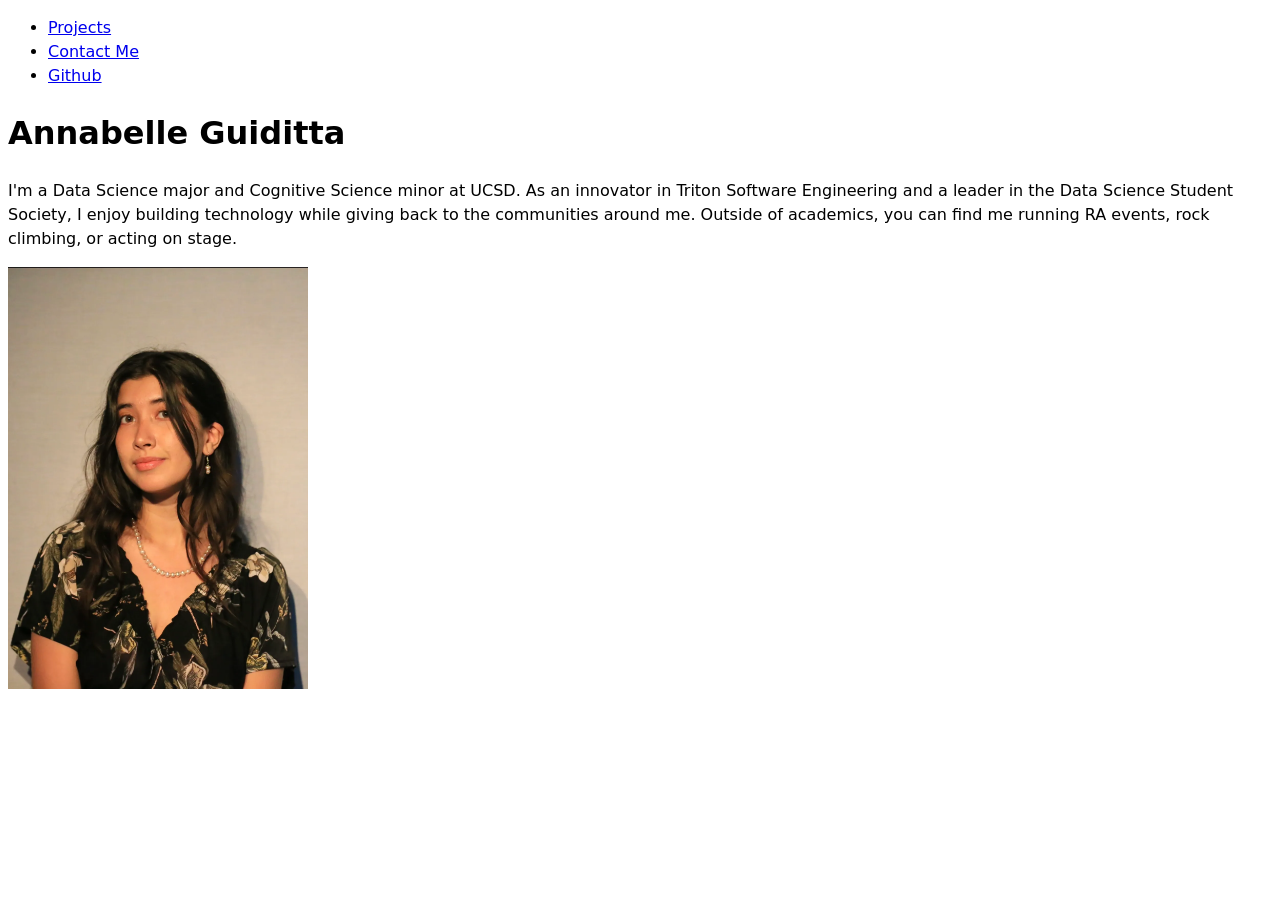
==== index.html @ 13d92ac6 "Most pages + css" ====
<!doctype html>
<html lang="en">
  <head>
    <link rel = 'stylesheet' href = 'style.css'>
    <meta charset="UTF-8" />
    <meta name="viewport" content="width=device-width, initial-scale=1.0" />
    <title>Annabelle Guiditta: Personal site and portfolio</title>
  </head>
  <body>
    <nav>
      <ul>
        <li><a href = 'projects/index.html'>Projects</a></li>
        <li><a href = 'contact/index.html'>Contact Me</a></li>
        <li><a href="https://github.com/Argsweet" target="_blank">Github</a></li>
      </ul>
    </nav>
    <h1>Annabelle Guiditta</h1>
    <p>
      I'm a Data Science major and Cognitive Science minor at UCSD. As an
      innovator in Triton Software Engineering and a leader in the Data Science
      Student Society, I enjoy building technology while giving back to the
      communities around me. Outside of academics, you can find me running RA
      events, rock climbing, or acting on stage.
    </p>
    <img src = images/Annabelle-Guiditta.webp alt = 'My Profile Picture' width = '300'>
  </body>
</html>
---- style.css ----
body {
  /* Set line height to 1.5 times the font size
	   and use the OS’s UI font as the website font
	 */
  font: 100%/1.5 system-ui;
}
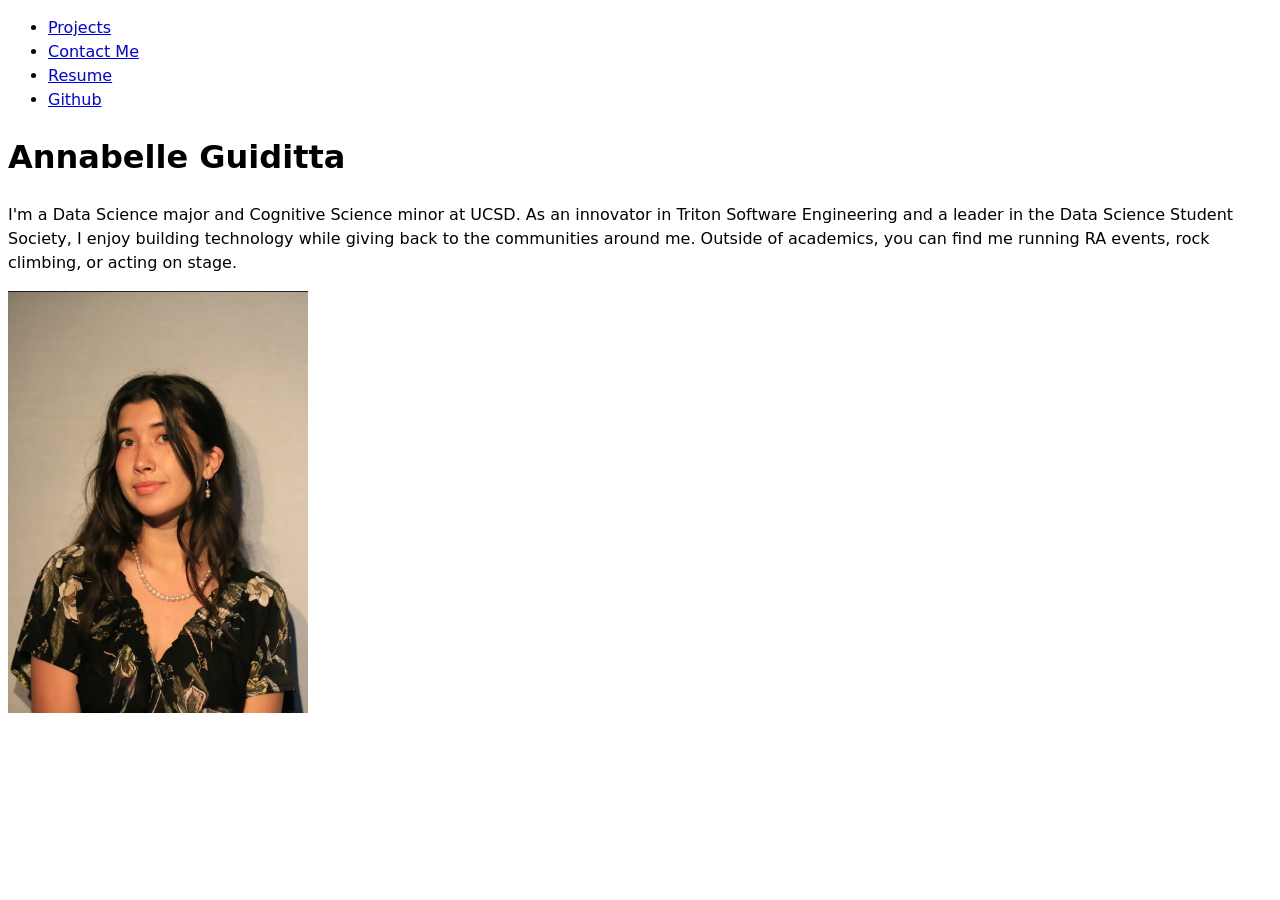
==== commit 73cadfe9: "resume" ====
--- a/index.html
+++ b/index.html
@@ -11,6 +11,7 @@
       <ul>
         <li><a href = 'projects/index.html'>Projects</a></li>
         <li><a href = 'contact/index.html'>Contact Me</a></li>
+        <li><a href = 'resume/index.html'>Resume</a></li>
         <li><a href="https://github.com/Argsweet" target="_blank">Github</a></li>
       </ul>
     </nav>
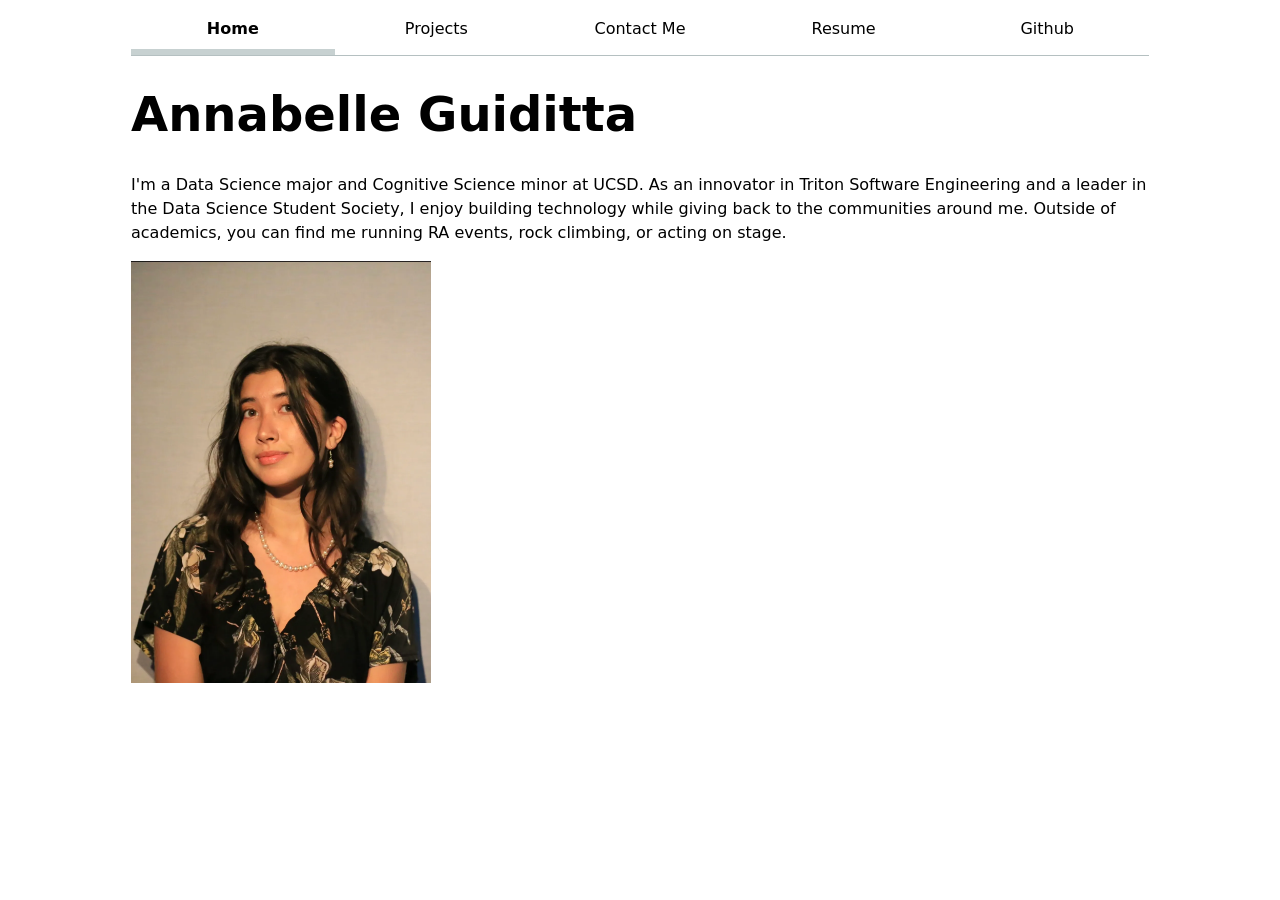
==== commit dec64576: "css for all pages" ====
--- a/index.html
+++ b/index.html
@@ -8,7 +8,8 @@
   </head>
   <body>
     <nav>
-      <ul>
+      <ul class ="navbar">
+        <li><a class='current'><b>Home</b></a></li>
         <li><a href = 'projects/index.html'>Projects</a></li>
         <li><a href = 'contact/index.html'>Contact Me</a></li>
         <li><a href = 'resume/index.html'>Resume</a></li>
--- a/style.css
+++ b/style.css
@@ -3,4 +3,175 @@
 	   and use the OS’s UI font as the website font
 	 */
   font: 100%/1.5 system-ui;
+  max-width: 100ch;
+  margin-inline: auto;
+  padding: 1px;
 }
+
+ul.navbar {
+  display: contents;
+}
+
+li {
+  display: contents;
+}
+
+nav {
+  display: flex;
+  margin-bottom: 1rem;
+  border-bottom-width: 1px;
+  border-bottom-style: solid;
+  border-bottom-color: oklch(80% 3% 200);
+}
+
+nav a {
+  flex: 1;
+  text-decoration: none;
+  color: inherit;
+  text-align: center;
+  padding: 0.5em;
+}
+
+nav a.current {
+  border-bottom-width: 0.4em;
+  border-bottom-style: solid;
+  border-bottom-color: oklch(85.301% 0.01093 197.442);
+}
+
+nav a:hover {
+  border-bottom-width: 0.4em;
+  border-bottom-style: solid;
+  border-bottom-color: var(--color-accent);
+  background-color: oklch(from var(--color-accent) 95% 5% h);
+}
+
+:root {
+  --color-accent: oklch(52.804% 0.14428 149.515 / 0.603);
+}
+
+html {
+  accent-color: var(--color-accent);
+}
+
+form {
+  display: grid;
+  grid-template-columns: auto 1fr;
+  gap: 1em;
+}
+
+form label {
+  display: grid;
+  grid-template-columns: subgrid;
+  grid-column: 1 / -1;
+}
+
+form button {
+  grid-column: 1 / -1;
+}
+
+.projects {
+  display: grid;
+  grid-template-columns: repeat(auto-fill, minmax(15em, 1fr));
+  gap: 1em;
+  padding: 1em;
+}
+
+article {
+  display: grid;
+  grid-template-rows: subgrid;
+  grid-row: span 3;
+
+  gap: 1em;
+}
+
+h2 {
+  margin: 0;
+  line-height: 1.1;
+  text-wrap: balance;
+}
+
+h1 {
+  font-size: 300%;
+}
+
+h1,
+h3,
+h4,
+h5,
+h6 {
+  line-height: 1.1;
+  text-wrap: balance;
+}
+
+section p {
+  margin: 0;
+}
+
+.centered {
+  text-align: center;
+  padding: 2.5rem 0 1.5rem;
+  border-bottom: 2px solid #1a1a1a;
+  margin-bottom: 0.25rem;
+}
+
+.centered p {
+  font-size: 0.88rem;
+  letter-spacing: 0.03em;
+  color: #555;
+  margin: 0;
+}
+
+.centered a {
+  color: #8a7560;
+  text-decoration: none;
+  border-bottom: 1px solid currentColor;
+  padding-bottom: 1px;
+  transition: color 0.2s;
+}
+
+.centered a:hover {
+  color: #1a1a1a;
+}
+
+section {
+  margin-top: 1.8rem;
+}
+
+hr {
+  border: none;
+  border-top: 1px solid #d4c9b8;
+  margin: 0.4rem 0 1.1rem;
+}
+
+.right {
+  float: right;
+  font-weight: 300;
+  font-size: 0.85rem;
+  color: #777;
+  letter-spacing: 0.01em;
+}
+
+a {
+  color: #8a7560;
+  text-decoration: none;
+  border-bottom: 1px solid transparent;
+  transition: border-color 0.2s;
+}
+
+a:hover {
+  border-bottom-color: currentColor;
+}
+
+blockquote {
+  margin: 0.25rem 0 0.8rem 0;
+  padding-left: 1em;
+  border-left: 2px solid #d4c9b8;
+  font-size: 0.87rem;
+  color: #666;
+  font-style: italic;
+}
+
+section:last-of-type p {
+  font-size: 0.9rem;
+  margin-bottom: 0.25rem;
+}
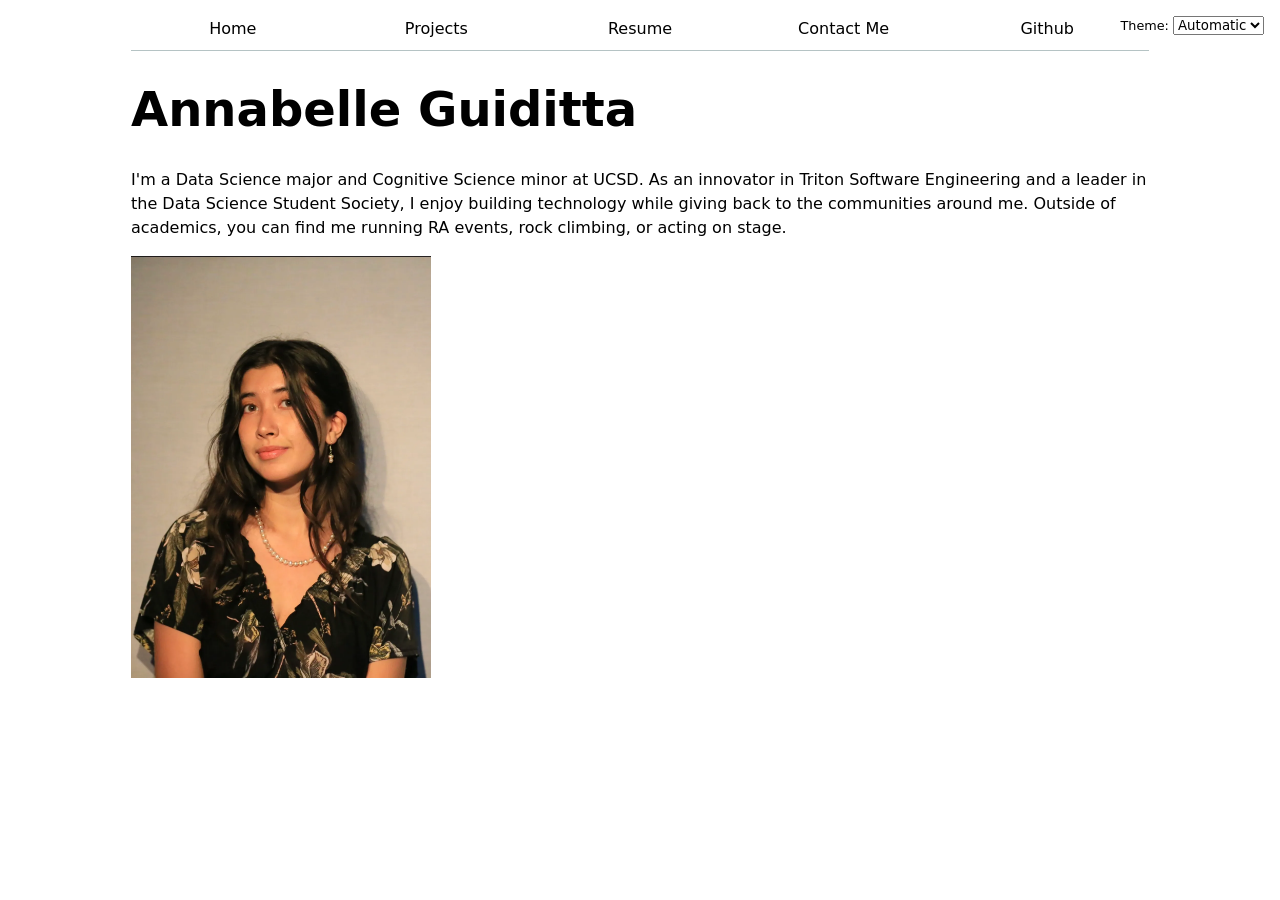
==== commit 73d38072: "javascript" ====
--- a/index.html
+++ b/index.html
@@ -2,20 +2,13 @@
 <html lang="en">
   <head>
     <link rel = 'stylesheet' href = 'style.css'>
+
     <meta charset="UTF-8" />
     <meta name="viewport" content="width=device-width, initial-scale=1.0" />
     <title>Annabelle Guiditta: Personal site and portfolio</title>
   </head>
   <body>
-    <nav>
-      <ul class ="navbar">
-        <li><a class='current'><b>Home</b></a></li>
-        <li><a href = 'projects/index.html'>Projects</a></li>
-        <li><a href = 'contact/index.html'>Contact Me</a></li>
-        <li><a href = 'resume/index.html'>Resume</a></li>
-        <li><a href="https://github.com/Argsweet" target="_blank">Github</a></li>
-      </ul>
-    </nav>
+
     <h1>Annabelle Guiditta</h1>
     <p>
       I'm a Data Science major and Cognitive Science minor at UCSD. As an
@@ -25,5 +18,8 @@
       events, rock climbing, or acting on stage.
     </p>
     <img src = images/Annabelle-Guiditta.webp alt = 'My Profile Picture' width = '300'>
+
+        <script src="global.js"></script>
+
   </body>
 </html>
--- a/style.css
+++ b/style.css
@@ -6,6 +6,24 @@
   max-width: 100ch;
   margin-inline: auto;
   padding: 1px;
+}
+
+main {
+  padding-top: 3rem;
+}
+
+label.color-scheme {
+  position: absolute;
+  top: 1rem;
+  right: 1rem;
+  font-size: 80%;
+}
+
+input,
+textarea,
+button,
+select {
+  font-family: inherit;
 }
 
 ul.navbar {
@@ -21,7 +39,7 @@
   margin-bottom: 1rem;
   border-bottom-width: 1px;
   border-bottom-style: solid;
-  border-bottom-color: oklch(80% 3% 200);
+  border-bottom-color: oklch(50% 10% 200 / 40%);
 }
 
 nav a {
@@ -35,14 +53,14 @@
 nav a.current {
   border-bottom-width: 0.4em;
   border-bottom-style: solid;
-  border-bottom-color: oklch(85.301% 0.01093 197.442);
+  border-bottom-color: oklch(50% 10% 200 / 40%);
 }
 
 nav a:hover {
   border-bottom-width: 0.4em;
   border-bottom-style: solid;
   border-bottom-color: var(--color-accent);
-  background-color: oklch(from var(--color-accent) 95% 5% h);
+  background-color: color-mix(in oklch, var(--color-accent), canvas 85%);
 }
 
 :root {
@@ -51,6 +69,7 @@
 
 html {
   accent-color: var(--color-accent);
+  color-scheme: light dark;
 }
 
 form {
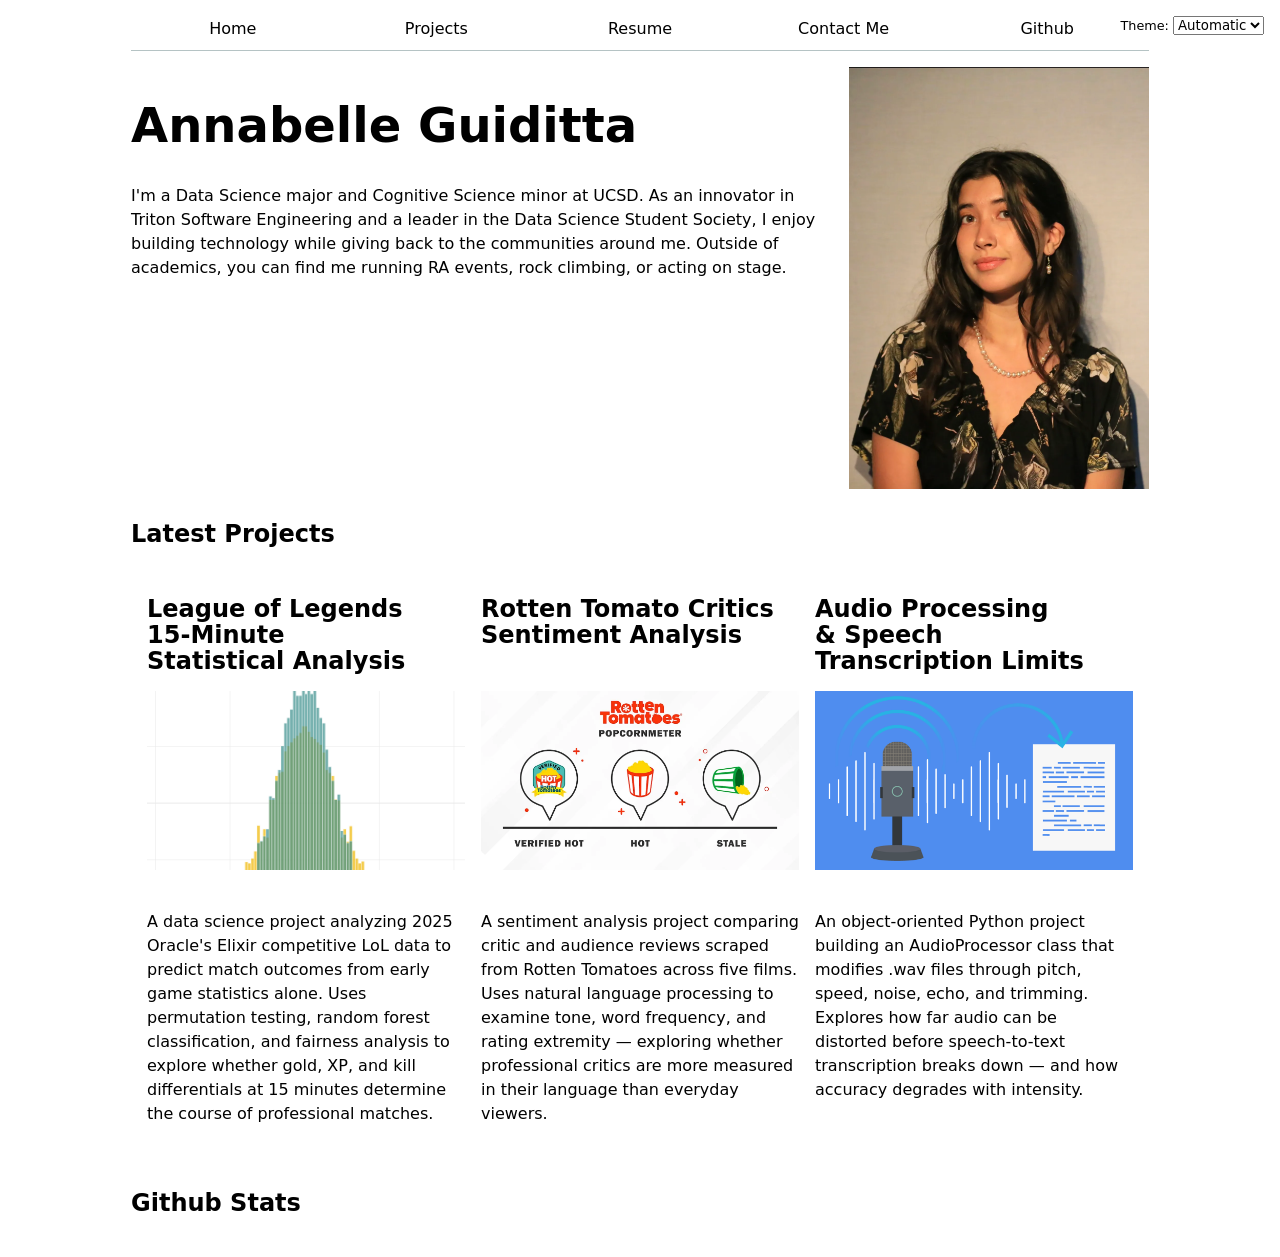
==== commit 8f49642c: "projects addition + more js" ====
--- a/index.html
+++ b/index.html
@@ -9,17 +9,30 @@
   </head>
   <body>
 
-    <h1>Annabelle Guiditta</h1>
-    <p>
-      I'm a Data Science major and Cognitive Science minor at UCSD. As an
-      innovator in Triton Software Engineering and a leader in the Data Science
-      Student Society, I enjoy building technology while giving back to the
-      communities around me. Outside of academics, you can find me running RA
-      events, rock climbing, or acting on stage.
-    </p>
-    <img src = images/Annabelle-Guiditta.webp alt = 'My Profile Picture' width = '300'>
+    <div class="intro">
+      <div>
+        <h1>Annabelle Guiditta</h1>
+        <p>
+          I'm a Data Science major and Cognitive Science minor at UCSD. As an
+          innovator in Triton Software Engineering and a leader in the Data Science
+          Student Society, I enjoy building technology while giving back to the
+          communities around me. Outside of academics, you can find me running RA
+          events, rock climbing, or acting on stage.
+        </p>
+      </div>
+      <img src = images/Annabelle-Guiditta.webp alt = 'My Profile Picture' width = '300'>
+  </div>
 
-        <script src="global.js"></script>
+    <h2>Latest Projects</h2>
+    <div class="projects"></div>
+
+    <script type="module" src="global.js"></script>
+    <script src="index.js" type="module" defer></script>
+
+
+    <h2>Github Stats</h2>
+
+    <div id="profile-stats"></div>
 
   </body>
 </html>
--- a/style.css
+++ b/style.css
@@ -19,6 +19,30 @@
   font-size: 80%;
 }
 
+dl {
+  display: grid;
+  grid-template-columns: repeat(4, 1fr);
+  margin: 0;
+  padding: 0;
+}
+
+dt {
+  grid-row: 1;
+  font-size: 11px;
+  letter-spacing: 0.06em;
+  text-transform: uppercase;
+  color: var(--color-text-secondary); /* muted label */
+  margin: 0 0 4px;
+}
+
+dd {
+  grid-row: 2;
+  font-size: 28px;
+  font-weight: 400;
+  margin: 0;
+  color: var(--color-text-primary); /* full contrast value */
+}
+
 input,
 textarea,
 button,
@@ -101,6 +125,13 @@
   grid-row: span 3;
 
   gap: 1em;
+}
+
+article img {
+  width: 100%;
+  height: auto;
+  object-fit: cover;
+  aspect-ratio: 16 / 9;
 }
 
 h2 {
@@ -194,3 +225,22 @@
   font-size: 0.9rem;
   margin-bottom: 0.25rem;
 }
+
+body > h2 {
+  margin-top: 2rem;
+}
+
+body > h2 {
+  margin-bottom: 2rem;
+}
+
+.intro {
+  display: grid;
+  grid-template-columns: 1fr auto;
+  gap: 2rem;
+  align-items: start;
+}
+
+.intro img {
+  max-width: 300px;
+}
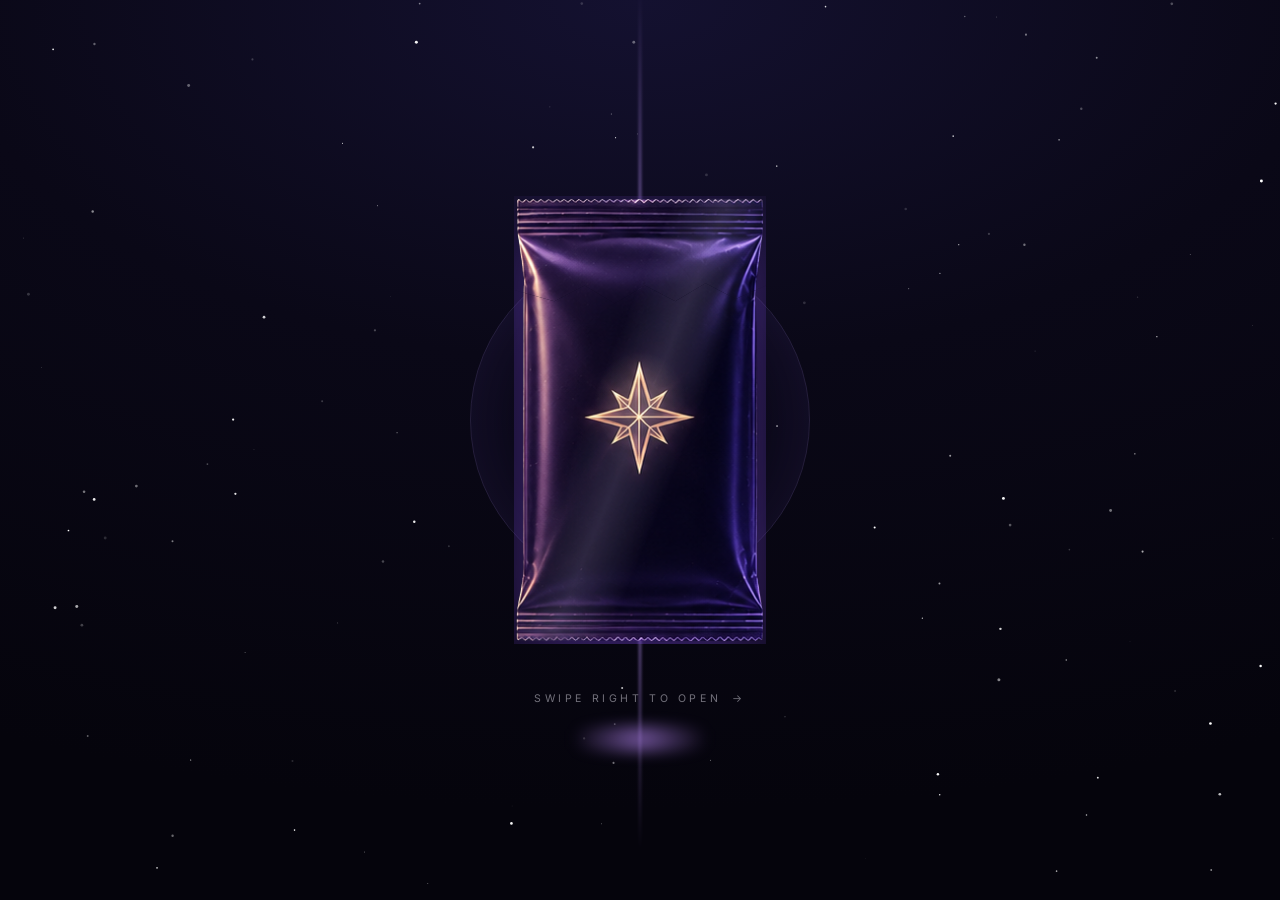
==== commit 0f471ed3: "Make the pack opener the site's front door The card-pack experience moves from /tcg to the repo root" ====
--- a/index.html
+++ b/index.html
@@ -1,38 +1,225 @@
 <!doctype html>
 <html lang="en">
   <head>
-    <link rel = 'stylesheet' href = 'style.css'>
-
     <meta charset="UTF-8" />
     <meta name="viewport" content="width=device-width, initial-scale=1.0" />
-    <title>Annabelle Guiditta: Personal site and portfolio</title>
+    <title>Annabelle Guiditta — Portfolio Pack</title>
+
+    <link rel="preconnect" href="https://fonts.googleapis.com" />
+    <link rel="preconnect" href="https://fonts.gstatic.com" crossorigin />
+    <link
+      href="https://fonts.googleapis.com/css2?family=Cinzel:wght@400;500;600&family=Cormorant+Garamond:ital,wght@0,300;0,400;0,500;1,300&family=Inter:wght@300;400;500;600&display=swap"
+      rel="stylesheet"
+    />
+
+    <link rel="stylesheet" href="css/base.css" />
+    <link rel="stylesheet" href="css/pack.css" />
+    <link rel="stylesheet" href="css/card.css" />
+    <link rel="stylesheet" href="css/transition.css" />
+    <link rel="stylesheet" href="css/profile.css" />
+    <link rel="stylesheet" href="css/projects.css" />
+    <link rel="stylesheet" href="css/about.css" />
   </head>
+
+  <!--
+    THE WHOLE APP IS A STATE MACHINE.
+    <div id="app" data-stage="..."> is the only thing that changes:
+        pack -> tearing -> card -> blink -> profile
+    Every stage below is always in the DOM; CSS decides which one is visible
+    from that one attribute. See the ".stage" rules in css/base.css.
+  -->
   <body>
-
-    <div class="intro">
-      <div>
-        <h1>Annabelle Guiditta</h1>
-        <p>
-          I'm a Data Science major and Cognitive Science minor at UCSD. As an
-          innovator in Triton Software Engineering and a leader in the Data Science
-          Student Society, I enjoy building technology while giving back to the
-          communities around me. Outside of academics, you can find me running RA
-          events, rock climbing, or acting on stage.
+    <div id="app" data-stage="pack" data-view="profile">
+      <canvas id="starfield" aria-hidden="true"></canvas>
+
+      <!-- ================= STAGE 1: THE PACK ================= -->
+      <section class="stage stage--pack" data-stage-name="pack">
+        <div class="pack-scene">
+          <div class="pack-beam" aria-hidden="true"></div>
+          <div class="pack-halo" aria-hidden="true"></div>
+
+          <div class="pack" id="pack" role="button" tabindex="0"
+               aria-label="Swipe right to cut the pack open">
+            <!-- The pack face is written ONCE in the <template> below and
+                 cloned into both halves by js/app.js. Two identical copies,
+                 clipped along the same jagged line, = a pack that can rip. -->
+            <div class="pack__part pack__part--top"></div>
+            <div class="pack__part pack__part--bottom"></div>
+            <!-- the cut itself: a line that is only as long as you have
+                 swiped, and a bright point riding its leading edge -->
+            <div class="pack__rip" aria-hidden="true"></div>
+            <div class="pack__cutter" aria-hidden="true"></div>
+          </div>
+
+          <div class="pack-burst" aria-hidden="true"></div>
+          <div class="pack-shadow" aria-hidden="true"></div>
+        </div>
+
+        <p class="hint" id="hint">
+          <span class="hint__text">Swipe right to open</span>
+          <span class="hint__arrow">→</span>
         </p>
+      </section>
+
+      <!-- The foil pack artwork, cloned twice at runtime (once per torn part).
+           This is the rendered reference image, cropped to the pack; the two
+           overlays on top of it add the live shine that a flat image cannot. -->
+      <template id="packFaceTemplate">
+        <div class="pack__face">
+          <img class="pack__img" src="assets/pack.png" alt="" draggable="false" />
+          <div class="pack__sheen"></div>
+          <div class="pack__gloss"></div>
+        </div>
+      </template>
+
+      <!-- ================= STAGE 2: THE CARD ================= -->
+      <section class="stage stage--card" data-stage-name="card">
+        <div class="reveal">
+          <div class="card" id="revealCard">
+            <div class="card__frame">
+              <div class="card__holo"></div>
+              <div class="card__rarity" id="cardRarity">SSR</div>
+              <div class="card__art"><img id="cardArt" src="" alt="" /></div>
+              <div class="card__vignette" aria-hidden="true"></div>
+              <div class="card__plate">
+                <p class="card__role" id="cardRole"></p>
+                <h1 class="card__name">Annabelle</h1>
+                <p class="card__tagline" id="cardTagline"></p>
+              </div>
+              <div class="card__corner card__corner--tl"></div>
+              <div class="card__corner card__corner--br"></div>
+            </div>
+          </div>
+
+          <button class="btn btn--ghost" id="enterBtn">
+            Enter portfolio <span aria-hidden="true">→</span>
+          </button>
+          <button class="btn btn--text" id="rerollBtn">pull again</button>
+        </div>
+      </section>
+
+      <!-- ============ THE BLINK (transition overlay) ============ -->
+      <div class="blink" aria-hidden="true">
+        <div class="blink__bar blink__bar--top"></div>
+        <div class="blink__bar blink__bar--bottom"></div>
+        <div class="blink__star">✦</div>
       </div>
-      <img src = images/Annabelle-Guiditta.webp alt = 'My Profile Picture' width = '300'>
-  </div>
-
-    <h2>Latest Projects</h2>
-    <div class="projects"></div>
-
-    <script type="module" src="global.js"></script>
-    <script src="index.js" type="module" defer></script>
-
-
-    <h2>Github Stats</h2>
-
-    <div id="profile-stats"></div>
-
+
+      <!-- ================= STAGE 3: THE SITE ================= -->
+      <section class="stage stage--profile" data-stage-name="profile">
+        <nav class="sidebar" id="sidebar" aria-label="Sections"></nav>
+        <div class="social" id="social" aria-label="Elsewhere"></div>
+
+        <div class="panel">
+          <header class="topbar">
+            <div class="tabs" id="tabs" role="tablist"></div>
+            <button class="btn btn--pack" id="openPackBtn">
+              Open Pack
+              <svg viewBox="0 0 24 24" fill="none" stroke="currentColor" stroke-width="1.3" aria-hidden="true">
+                <rect x="6" y="3.4" width="12" height="17.2" rx="1.6"/>
+                <path d="M6 7h12M9.6 12.4l1.2 2.4 1.2-2.4"/>
+              </svg>
+            </button>
+          </header>
+
+          <!-- ---------------- view: profile ---------------- -->
+          <div class="view view--profile" data-view="profile">
+            <div class="showcase">
+              <div class="showcase__card" id="showcaseCard">
+                <span class="showcase__rarity" id="showcaseRarity">SSR</span>
+                <img class="showcase__art" id="showcaseArt" src="" alt="" />
+                <span class="showcase__mark" aria-hidden="true">✦</span>
+              </div>
+              <div class="showcase__reflection" aria-hidden="true"></div>
+            </div>
+
+            <div class="detail">
+              <p class="detail__role"><span class="mark">✦</span><span id="detailRole"></span></p>
+              <h2 class="detail__name" id="detailName">Annabelle</h2>
+              <div class="ornament" aria-hidden="true"><span></span>✦<span></span></div>
+
+              <h3 class="section-head">Skills <span class="mark">✦</span></h3>
+              <ul class="chips" id="detailSkills"></ul>
+
+              <h3 class="section-head">Experience <span class="mark">✦</span></h3>
+              <div class="timeline" id="detailResume"></div>
+
+              <button class="btn btn--wide" id="resumeBtn">
+                View full resume <span aria-hidden="true">→</span>
+              </button>
+            </div>
+
+            <aside class="rail">
+              <section class="frame stats-panel">
+                <h3 class="panel-head">Stats</h3>
+                <div class="radar-wrap" id="detailRadar"></div>
+              </section>
+
+              <section class="frame about-panel">
+                <h3 class="panel-head">About Me <span class="mark">✦</span></h3>
+                <p id="detailAbout"></p>
+              </section>
+            </aside>
+          </div>
+
+          <!-- ---------------- view: projects ---------------- -->
+          <div class="view view--projects" data-view="projects">
+            <div class="sky-col">
+              <header class="sky-head">
+                <h2>Projects <span class="mark">✦</span></h2>
+                <p>A collection of things I've built, analyzed, and brought to life.</p>
+                <div class="rule" aria-hidden="true"><span></span>✦</div>
+              </header>
+              <div class="constellation" id="constellation"></div>
+            </div>
+            <aside class="frame pdetail" id="projectDetail"></aside>
+          </div>
+
+          <!-- ---------------- view: timeline ---------------- -->
+          <div class="view view--timeline" data-view="timeline">
+            <header class="sky-head">
+              <h2>Timeline <span class="mark">✦</span></h2>
+              <p>Everything, in the order it happened.</p>
+              <div class="rule" aria-hidden="true"><span></span>✦</div>
+            </header>
+            <div class="timeline timeline--full" id="fullTimeline"></div>
+          </div>
+
+          <!-- ---------------- view: gallery ---------------- -->
+          <div class="view view--gallery" data-view="gallery">
+            <header class="sky-head">
+              <h2>Gallery <span class="mark">✦</span></h2>
+              <p>Every card in the set.</p>
+              <div class="rule" aria-hidden="true"><span></span>✦</div>
+            </header>
+            <div class="gallery" id="gallery"></div>
+          </div>
+
+          <!-- ---------------- view: about ---------------- -->
+          <div class="view view--about" data-view="about">
+            <div class="about">
+              <div class="about__portrait">
+                <div class="about__rings" aria-hidden="true"></div>
+                <div class="about__frame" id="aboutPhoto"></div>
+                <div class="about__star" aria-hidden="true"></div>
+              </div>
+              <div class="about__text" id="aboutText"></div>
+            </div>
+          </div>
+
+          <!-- ---------------- view: contact ---------------- -->
+          <div class="view view--contact" data-view="contact">
+            <header class="sky-head">
+              <h2>Contact <span class="mark">✦</span></h2>
+              <p>The fastest ways to reach me.</p>
+              <div class="rule" aria-hidden="true"><span></span>✦</div>
+            </header>
+            <div class="contact" id="contact"></div>
+          </div>
+        </div>
+      </section>
+    </div>
+
+    <script type="module" src="js/app.js"></script>
   </body>
 </html>
--- a/css/base.css
+++ b/css/base.css
@@ -0,0 +1,479 @@
+/* ============================================================================
+   base.css — tokens, reset, the stage/view switches, and the shared "angular"
+   building blocks (cut-corner frames, ornaments, buttons, sidebar, topbar).
+   ========================================================================== */
+
+:root {
+  /* --- background: deep space, faintly purple in the middle --- */
+  --bg-0: #05040c;
+  --bg-1: #0a0817;
+  --bg-2: #141130;
+
+  /* --- neutral ink --- */
+  --ink: #f6f4ff;
+  --ink-70: rgba(246, 244, 255, 0.7);
+  --ink-45: rgba(246, 244, 255, 0.45);
+  --ink-25: rgba(246, 244, 255, 0.25);
+  --line: rgba(246, 244, 255, 0.12);
+  --line-soft: rgba(246, 244, 255, 0.07);
+
+  /* --- house gold --- */
+  --gold: #f3cf7a;
+  --gold-dim: rgba(243, 207, 122, 0.35);
+
+  /* --- per-card colors; JS rewrites these on #app when the card changes,
+         which is how one stylesheet themes four different cards --- */
+  --accent: #c9a3ff;
+  --accent-2: #f3cf7a;
+
+  --font-display: "Cinzel", Georgia, serif;      /* small caps, headings */
+  --font-serif: "Cormorant Garamond", Georgia, serif; /* big display text */
+  --font-ui: "Inter", system-ui, -apple-system, "Segoe UI", sans-serif;
+
+  --ease-out: cubic-bezier(0.16, 1, 0.3, 1);
+
+  /* how big a corner gets cut off. The single knob for "how angular is this" */
+  --cut: 14px;
+}
+
+@property --accent   { syntax: "<color>"; inherits: true; initial-value: #c9a3ff; }
+@property --accent-2 { syntax: "<color>"; inherits: true; initial-value: #f3cf7a; }
+
+* { box-sizing: border-box; margin: 0; padding: 0; }
+html, body { height: 100%; }
+
+body {
+  font-family: var(--font-ui);
+  color: var(--ink);
+  background: var(--bg-0);
+  overflow: hidden;
+  -webkit-font-smoothing: antialiased;
+}
+
+#app {
+  position: relative;
+  width: 100vw;
+  height: 100vh;
+  overflow: hidden;
+  background:
+    radial-gradient(120% 90% at 50% 0%, var(--bg-2) 0%, var(--bg-1) 45%, var(--bg-0) 100%);
+  user-select: none;
+  -webkit-user-select: none;
+  transition: --accent 400ms linear, --accent-2 400ms linear;
+}
+
+#starfield { position: absolute; inset: 0; width: 100%; height: 100%; pointer-events: none; }
+
+/* ---------------------------------------------------------------------------
+   THE TWO RULES THAT RUN THE WHOLE APP.
+   A stage/view is hidden unless #app's data-stage / data-view matches it.
+   ------------------------------------------------------------------------- */
+.stage { position: absolute; inset: 0; display: none; z-index: 1; }
+#app[data-stage="pack"]    .stage--pack,
+#app[data-stage="tearing"] .stage--pack    { display: flex; }
+#app[data-stage="card"]    .stage--card    { display: flex; }
+#app[data-stage="profile"] .stage--profile { display: flex; }
+
+.view { display: none; flex: 1; min-height: 0; overflow-y: auto; }
+#app[data-view="profile"]  .view--profile  { display: grid; }
+#app[data-view="projects"] .view--projects { display: grid; }
+#app[data-view="timeline"] .view--timeline { display: block; }
+#app[data-view="gallery"]  .view--gallery  { display: block; }
+#app[data-view="about"]    .view--about    { display: block; }
+#app[data-view="contact"]  .view--contact  { display: block; }
+
+.stage--pack { flex-direction: column; align-items: center; justify-content: center; gap: 3rem; }
+.stage--card { align-items: center; justify-content: center; }
+
+/* ---------------------------------------------------------------------------
+   ANGULAR FRAME — the shape that gives the whole site its look.
+   The outer element is the 1px border color, ::before is the fill inset by
+   1px, and both share the same cut-corner clip-path. That is how you draw a
+   border on a non-rectangular shape: two stacked shapes, one slightly smaller.
+   ------------------------------------------------------------------------- */
+.frame {
+  position: relative;
+  clip-path: polygon(
+    var(--cut) 0, 100% 0,
+    100% calc(100% - var(--cut)), calc(100% - var(--cut)) 100%,
+    0 100%, 0 var(--cut)
+  );
+  background: linear-gradient(160deg,
+    color-mix(in srgb, var(--accent) 45%, transparent),
+    rgba(255, 255, 255, 0.08) 40%,
+    rgba(255, 255, 255, 0.04));
+}
+.frame::before {
+  content: "";
+  position: absolute;
+  inset: 1px;
+  clip-path: inherit;
+  background: linear-gradient(170deg, rgba(18, 16, 38, 0.92), rgba(7, 6, 16, 0.96));
+  backdrop-filter: blur(4px);
+}
+.frame > * { position: relative; z-index: 1; }
+
+/* --- hairline ornaments ------------------------------------------------- */
+.ornament {
+  display: flex;
+  align-items: center;
+  gap: 0.7rem;
+  margin: 1rem 0;
+  font-size: 0.6rem;
+  color: var(--accent-2);
+}
+.ornament span {
+  flex: 1;
+  height: 1px;
+  background: linear-gradient(90deg, transparent, var(--line), transparent);
+}
+.mark { color: var(--accent-2); font-size: 0.75em; }
+
+.rule { display: flex; align-items: center; gap: 0.6rem; color: var(--accent-2); font-size: 0.6rem; }
+.rule span { width: 84px; height: 1px; background: linear-gradient(90deg, var(--gold-dim), transparent); }
+
+.section-head {
+  display: flex;
+  align-items: center;
+  gap: 0.5rem;
+  margin: 1.6rem 0 0.9rem;
+  font-family: var(--font-ui);
+  font-size: 0.66rem;
+  font-weight: 500;
+  letter-spacing: 0.26em;
+  text-transform: uppercase;
+  color: var(--accent);
+}
+.section-head::after {
+  content: "";
+  flex: 1;
+  height: 1px;
+  background: linear-gradient(90deg, var(--line), transparent);
+}
+
+.panel-head {
+  display: flex;
+  align-items: center;
+  gap: 0.5rem;
+  font-family: var(--font-ui);
+  font-size: 0.66rem;
+  font-weight: 500;
+  letter-spacing: 0.26em;
+  text-transform: uppercase;
+  color: var(--accent);
+  margin-bottom: 1rem;
+}
+
+/* --- buttons ------------------------------------------------------------ */
+.btn {
+  font-family: var(--font-ui);
+  font-size: 0.7rem;
+  letter-spacing: 0.22em;
+  text-transform: uppercase;
+  cursor: pointer;
+  background: none;
+  color: var(--ink-70);
+  border: none;
+  display: inline-flex;
+  align-items: center;
+  justify-content: center;
+  gap: 0.6rem;
+  transition: color 200ms, background 200ms, box-shadow 200ms;
+}
+.btn svg { width: 15px; height: 15px; }
+
+/* cut-corner outline button */
+.btn--ghost,
+.btn--wide,
+.btn--pack {
+  --cut: 9px;
+  position: relative;
+  padding: 0.8rem 1.6rem;
+  clip-path: polygon(
+    var(--cut) 0, 100% 0,
+    100% calc(100% - var(--cut)), calc(100% - var(--cut)) 100%,
+    0 100%, 0 var(--cut)
+  );
+  background: color-mix(in srgb, var(--accent) 32%, transparent);
+}
+.btn--ghost::before,
+.btn--wide::before,
+.btn--pack::before {
+  content: "";
+  position: absolute;
+  inset: 1px;
+  clip-path: inherit;
+  background: linear-gradient(180deg, rgba(20, 18, 42, 0.9), rgba(8, 7, 18, 0.95));
+  z-index: -1;
+}
+.btn--ghost:hover,
+.btn--wide:hover,
+.btn--pack:hover {
+  color: var(--ink);
+  background: var(--accent);
+  box-shadow: 0 0 24px -6px var(--accent);
+}
+.btn--wide { width: 100%; max-width: 340px; margin-top: 1.8rem; }
+.btn--pack { padding: 0.7rem 1.3rem; font-size: 0.65rem; }
+.btn.is-disabled { opacity: 0.45; pointer-events: none; }
+a.btn { text-decoration: none; }
+
+.btn--text {
+  color: var(--ink-25);
+  font-size: 0.62rem;
+  letter-spacing: 0.18em;
+  padding: 0.4rem;
+}
+.btn--text:hover { color: var(--ink-70); }
+
+/* --- the drag hint under the pack -------------------------------------- */
+.hint {
+  display: flex;
+  align-items: center;
+  gap: 0.7rem;
+  font-size: 0.66rem;
+  letter-spacing: 0.34em;
+  text-transform: uppercase;
+  color: var(--ink-45);
+  transition: opacity 250ms;
+}
+.hint__arrow { animation: nudge 1.6s ease-in-out infinite; }
+@keyframes nudge {
+  0%, 100% { transform: translateX(0); opacity: 0.5; }
+  50%      { transform: translateX(7px); opacity: 1; }
+}
+
+/* ---------------------------------------------------------------------------
+   SIDEBAR
+   ------------------------------------------------------------------------- */
+.stage--profile { display: none; }
+#app[data-stage="profile"] .stage--profile { display: flex; }
+
+.sidebar {
+  width: 116px;
+  flex-shrink: 0;
+  border-right: 1px solid var(--line-soft);
+  background: linear-gradient(180deg, rgba(10, 8, 22, 0.85), rgba(5, 4, 12, 0.9));
+  display: flex;
+  flex-direction: column;
+  align-items: center;
+  padding: 1.5rem 0 1.2rem;
+  z-index: 2;
+}
+
+.sidebar__logo {
+  display: grid;
+  place-items: center;
+  margin-bottom: 2rem;
+  filter: drop-shadow(0 0 14px rgba(243, 207, 122, 0.45));
+}
+
+.sidebar__nav { display: flex; flex-direction: column; width: 100%; }
+
+.sidebar__btn {
+  position: relative;
+  width: 100%;
+  padding: 1rem 0 0.9rem;
+  display: flex;
+  flex-direction: column;
+  align-items: center;
+  gap: 0.5rem;
+  background: none;
+  border: none;
+  color: var(--ink-45);
+  cursor: pointer;
+  font-family: var(--font-ui);
+  font-size: 0.56rem;
+  letter-spacing: 0.2em;
+  text-transform: uppercase;
+  transition: color 220ms, background 220ms;
+}
+.sidebar__btn svg { width: 22px; height: 22px; }
+.sidebar__btn:hover { color: var(--ink-70); background: rgba(255, 255, 255, 0.03); }
+
+/* active item: accent bar on the left + a soft wash, like the mockup */
+.sidebar__btn.is-active {
+  color: var(--accent-2);
+  background: linear-gradient(90deg,
+    color-mix(in srgb, var(--accent) 26%, transparent), transparent 85%);
+}
+.sidebar__btn.is-active::before {
+  content: "";
+  position: absolute;
+  left: 0; top: 0; bottom: 0;
+  width: 2px;
+  background: var(--accent);
+  box-shadow: 0 0 12px var(--accent);
+}
+
+.sidebar__foot {
+  margin-top: auto;
+  display: flex;
+  gap: 0.9rem;
+  align-items: center;
+  color: var(--ink-25);
+}
+.sidebar__foot a,
+.sidebar__foot button {
+  background: none;
+  border: none;
+  color: inherit;
+  cursor: pointer;
+  padding: 0.35rem;
+  transition: color 200ms;
+}
+.sidebar__foot a:hover,
+.sidebar__foot button:hover { color: var(--accent-2); }
+.sidebar__foot button[disabled] { opacity: 0.4; cursor: default; }
+.sidebar__foot a { display: grid; place-items: center; text-decoration: none; }
+.sidebar__foot svg { width: 17px; height: 17px; }
+
+/* ---------------------------------------------------------------------------
+   TOPBAR + TABS
+   ------------------------------------------------------------------------- */
+.panel { flex: 1; display: flex; flex-direction: column; min-width: 0; }
+
+.topbar {
+  display: flex;
+  align-items: center;
+  justify-content: space-between;
+  gap: 2rem;
+  padding: 1.3rem 2.4rem;
+  border-bottom: 1px solid var(--line-soft);
+}
+
+.tabs { display: flex; align-items: center; gap: 0.4rem; overflow-x: auto; scrollbar-width: none; }
+.tabs::-webkit-scrollbar { display: none; }
+
+.tab {
+  position: relative;
+  background: none;
+  border: none;
+  padding: 0.5rem 1.1rem 0.8rem;
+  font-family: var(--font-ui);
+  font-size: 0.68rem;
+  font-weight: 500;
+  letter-spacing: 0.2em;
+  text-transform: uppercase;
+  white-space: nowrap;
+  color: var(--ink-45);
+  cursor: pointer;
+  transition: color 220ms;
+}
+.tab:hover { color: var(--ink-70); }
+.tab.is-active { color: var(--tab-accent, var(--accent)); }
+
+/* underline that scales in from the left, with a diamond at its midpoint */
+.tab::after {
+  content: "";
+  position: absolute;
+  left: 0.6rem; right: 0.6rem;
+  bottom: 0;
+  height: 1px;
+  background: linear-gradient(90deg, transparent, var(--tab-accent, var(--accent)), transparent);
+  transform: scaleX(0);
+  transition: transform 320ms var(--ease-out);
+}
+.tab.is-active::after { transform: scaleX(1); }
+.tab.is-active::before {
+  content: "◆";
+  position: absolute;
+  left: 50%;
+  bottom: -5px;
+  transform: translateX(-50%);
+  font-size: 0.42rem;
+  color: var(--tab-accent, var(--accent));
+}
+
+.tabs__sep { color: var(--gold-dim); font-size: 0.5rem; }
+
+/* --- shared chip rows --------------------------------------------------- */
+.chips, .tagrow { display: flex; flex-wrap: wrap; gap: 0.45rem; list-style: none; }
+.chips li, .tagrow li {
+  --cut: 6px;
+  font-size: 0.65rem;
+  color: var(--ink-70);
+  padding: 0.4rem 0.8rem;
+  background: rgba(255, 255, 255, 0.05);
+  border-top: 1px solid var(--line);
+  clip-path: polygon(
+    var(--cut) 0, 100% 0,
+    100% calc(100% - var(--cut)), calc(100% - var(--cut)) 100%,
+    0 100%, 0 var(--cut)
+  );
+  transition: background 200ms, color 200ms;
+}
+.chips li:hover, .tagrow li:hover {
+  background: color-mix(in srgb, var(--accent) 26%, transparent);
+  color: var(--ink);
+}
+.tagrow--tight li { font-size: 0.6rem; padding: 0.3rem 0.6rem; }
+
+/* --- scrollbars --------------------------------------------------------- */
+.view::-webkit-scrollbar { width: 8px; }
+.view::-webkit-scrollbar-thumb { background: rgba(255, 255, 255, 0.12); }
+.view::-webkit-scrollbar-track { background: transparent; }
+
+/* Respect people who get motion sick. */
+@media (prefers-reduced-motion: reduce) {
+  *, *::before, *::after {
+    animation-duration: 0.01ms !important;
+    animation-iteration-count: 1 !important;
+    transition-duration: 0.01ms !important;
+  }
+}
+
+/* "dim the glow" toggle in the sidebar footer — one class, whole-page effect */
+#app.is-dim { filter: saturate(0.85) brightness(0.82); }
+
+/* ---------------------------------------------------------------------------
+   SOCIAL LINKS — bottom-right corner of the site.
+   Same cut-corner shape as every other frame, tinted by the active card.
+   ------------------------------------------------------------------------- */
+.social {
+  position: absolute;
+  right: 1.5rem;
+  bottom: 1.2rem;
+  z-index: 6;
+  display: flex;
+  gap: 0.6rem;
+}
+
+.social a {
+  --cut: 8px;
+  position: relative;
+  width: 38px;
+  height: 38px;
+  display: grid;
+  place-items: center;
+  color: var(--ink-45);
+  background: color-mix(in srgb, var(--accent) 30%, transparent);
+  clip-path: polygon(
+    var(--cut) 0, 100% 0,
+    100% calc(100% - var(--cut)), calc(100% - var(--cut)) 100%,
+    0 100%, 0 var(--cut)
+  );
+  transition: color 220ms, background 220ms, transform 220ms var(--ease-out);
+}
+/* the fill sits 1px inside, so the parent reads as a hairline border */
+.social a::before {
+  content: "";
+  position: absolute;
+  inset: 1px;
+  clip-path: inherit;
+  background: linear-gradient(160deg, rgba(20, 18, 42, 0.92), rgba(8, 7, 18, 0.96));
+  z-index: -1;
+}
+.social a svg { width: 17px; height: 17px; }
+
+.social a:hover,
+.social a:focus-visible {
+  color: var(--accent-2);
+  background: var(--accent);
+  transform: translateY(-3px);
+}
+
+@media (max-width: 820px) {
+  .social { right: 0.9rem; bottom: 0.8rem; }
+  .social a { width: 34px; height: 34px; }
+}
--- a/css/pack.css
+++ b/css/pack.css
@@ -0,0 +1,313 @@
+/* ============================================================================
+   pack.css — the foil pack: crimped edges, glossy folds, and a tear that
+   follows your hand.
+
+   The pack is drawn twice (see the <template> in index.html). Both copies are
+   clipped along the SAME jagged line — one keeps what is above it, one keeps
+   what is below. Move them apart and the pack rips. Everything is driven by
+   --drag-progress (0 to 1), which js/drag.js writes as you swipe.
+   ========================================================================== */
+
+.pack-scene {
+  position: relative;
+  perspective: 1200px;
+  display: grid;
+  place-items: center;
+}
+
+/* the thin vertical shaft of light behind the pack */
+.pack-beam {
+  position: absolute;
+  top: -46%;
+  bottom: -46%;
+  width: 2px;
+  background: linear-gradient(180deg,
+    transparent, rgba(190, 150, 255, 0.85) 25%, rgba(150, 110, 255, 0.5) 50%,
+    rgba(190, 150, 255, 0.85) 75%, transparent);
+  filter: blur(1.5px);
+  opacity: 0.75;
+  animation: beam-pulse 4s ease-in-out infinite;
+}
+@keyframes beam-pulse {
+  0%, 100% { opacity: 0.55; }
+  50%      { opacity: 0.9; }
+}
+
+/* the faint ring the pack floats inside */
+.pack-halo {
+  position: absolute;
+  width: 340px;
+  height: 340px;
+  border-radius: 50%;
+  border: 1px solid rgba(180, 150, 255, 0.16);
+  box-shadow: inset 0 0 90px rgba(140, 100, 255, 0.12);
+}
+
+/* the bloom on the "floor" under the pack */
+.pack-shadow {
+  position: absolute;
+  bottom: -108px;
+  width: 190px;
+  height: 26px;
+  border-radius: 50%;
+  background: radial-gradient(circle, rgba(190, 140, 255, 0.55), transparent 70%);
+  filter: blur(7px);
+}
+
+/* ---------------------------------------------------------------------------
+   THE PACK
+   ------------------------------------------------------------------------- */
+.pack {
+  position: relative;
+  width: 252px;
+  height: 448px;   /* matches the artwork's 256x455 aspect ratio */
+  cursor: grab;
+  transform-style: preserve-3d;
+  will-change: transform;
+  /* leans into the pull a little; the real motion is in the two parts */
+  transform:
+    rotateY(calc(var(--drag-progress, 0) * 7deg))
+    rotateZ(calc(var(--drag-progress, 0) * 1.5deg));
+  animation: float 5s ease-in-out infinite;
+}
+.pack:active { cursor: grabbing; }
+.pack:focus-visible { outline: 1px solid var(--gold); outline-offset: 14px; }
+
+/* while the cut is being made: no float, no easing — the foil opens exactly
+   as far as the hand has moved, with no lag between them */
+.pack.is-cutting { animation: none; }
+.pack.is-cutting .pack__part,
+.pack.is-cutting .pack__rip,
+.pack.is-cutting .pack__cutter { transition: none; }
+
+/* hand lifted: the flap settles, but the pack keeps floating. It does NOT
+   close — half-cut foil stays half cut. */
+.pack.is-resting .pack__part { transition: transform 420ms var(--ease-out); }
+
+@keyframes float {
+  0%, 100% { transform: translateY(0); }
+  50%      { transform: translateY(-12px); }
+}
+
+/* --- the two torn parts -------------------------------------------------- */
+.pack__part {
+  position: absolute;
+  inset: 0;
+  will-change: transform;
+  transition: transform 120ms linear, opacity 400ms ease;
+  /* the shadow lives here, not on the image: it has to fall outside the
+     silhouette, and .pack__face is masked to the silhouette exactly */
+  filter: drop-shadow(0 24px 42px rgba(120, 70, 220, 0.5));
+}
+
+/* the jagged rip line, ~21% down — just under the top crimp.
+   Top part keeps everything ABOVE the zigzag... */
+.pack__part--top {
+  clip-path: polygon(
+    0 0, 100% 0, 100% 20%,
+    88% 23%, 76% 19.5%, 64% 23.5%, 52% 20%,
+    40% 24%, 28% 20%, 16% 23.5%, 0 21%
+  );
+  /* hinged at the left edge, so the strip lifts away from the corner your
+     swipe started at instead of sliding sideways as a whole */
+  transform-origin: 0% 100%;
+  transform:
+    translate(calc(var(--drag-progress, 0) * 26px), calc(var(--drag-progress, 0) * -34px))
+    rotate(calc(var(--drag-progress, 0) * 15deg));
+}
+/* ...and the bottom part keeps everything BELOW it. */
+.pack__part--bottom {
+  clip-path: polygon(
+    0 21%, 16% 23.5%, 28% 20%, 40% 24%, 52% 20%,
+    64% 23.5%, 76% 19.5%, 88% 23%, 100% 20%,
+    100% 100%, 0 100%
+  );
+  transform: translateY(calc(var(--drag-progress, 0) * 5px));
+}
+
+/* ---------------------------------------------------------------------------
+   THE CUT.
+   scaleX from the left edge means the glowing seam is exactly as long as the
+   swipe has been — the light appears *behind* your finger as it travels, the
+   way a cut opens. (Before, the whole width lit up at once, which read as a
+   line hanging in the air rather than an opening pack.)
+   opacity is calc(progress * 10) on purpose: opacity clamps at 1, so the seam
+   reaches full brightness almost immediately and then just grows.
+   ------------------------------------------------------------------------- */
+.pack__rip {
+  position: absolute;
+  left: 0;
+  right: 0;
+  top: 20.5%;
+  height: 2px;
+  background: linear-gradient(90deg, #ffe9b8, #ffffff 45%, #e4d0ff);
+  transform-origin: left center;
+  transform: scaleX(var(--drag-progress, 0))
+             scaleY(calc(1 + var(--drag-progress, 0) * 1.6));
+  opacity: calc(var(--drag-progress, 0) * 10);
+  filter: blur(0.6px);
+  box-shadow: 0 0 16px 3px rgba(255, 236, 190, 0.6);
+  transition: transform 420ms var(--ease-out), opacity 320ms ease;
+  pointer-events: none;
+}
+
+/* the bright point riding the leading edge of the cut, with its spark halo */
+.pack__cutter {
+  position: absolute;
+  top: 20.5%;
+  left: calc(var(--drag-progress, 0) * 100%);
+  width: 16px;
+  height: 16px;
+  margin: -8px 0 0 -8px;
+  border-radius: 50%;
+  background: radial-gradient(circle, #fffdf5 0 18%, rgba(255, 226, 160, 0.75) 38%, transparent 70%);
+  /* visible only mid-cut: fades in instantly, fades out as the cut completes */
+  opacity: calc(min(var(--drag-progress, 0) * 12, 1) - max(var(--drag-progress, 0) * 6 - 5, 0));
+  filter: blur(0.4px);
+  box-shadow: 0 0 22px 6px rgba(255, 226, 160, 0.55);
+  transition: left 420ms var(--ease-out), opacity 320ms ease;
+  pointer-events: none;
+}
+.pack__cutter::after {
+  content: "";
+  position: absolute;
+  inset: -6px;
+  border-radius: 50%;
+  background: radial-gradient(circle, rgba(255, 255, 255, 0.5), transparent 65%);
+  animation: spark 1.1s ease-in-out infinite;
+}
+@keyframes spark {
+  0%, 100% { transform: scale(0.8); opacity: 0.55; }
+  50%      { transform: scale(1.25); opacity: 1; }
+}
+
+/* the light that blooms out of the opening once the cut is complete */
+.pack-burst {
+  position: absolute;
+  top: 20.5%;
+  width: 300px;
+  height: 300px;
+  border-radius: 50%;
+  background: radial-gradient(circle, rgba(255, 248, 224, 0.95) 0 8%,
+              rgba(255, 226, 160, 0.55) 22%, rgba(190, 150, 255, 0.35) 45%, transparent 70%);
+  opacity: 0;
+  pointer-events: none;
+}
+
+/* when the state machine says "tearing", the parts leave the screen */
+/* ---------------------------------------------------------------------------
+   THE OPENING — what happens once the cut is all the way across.
+
+   The order matters, and it is the order the real game uses: the torn strip
+   leaves first, THEN light floods out of the opening, and the pack fades
+   inside that light. Nothing is allowed to outlive the pack — the seam, the
+   cutter, the beam and the halo all go with it, or you get a glowing line
+   left hanging in empty space.
+   ------------------------------------------------------------------------- */
+#app[data-stage="tearing"] .pack { animation: none; }
+
+/* the torn strip flicks away */
+#app[data-stage="tearing"] .pack__part--top {
+  transition: transform 520ms var(--ease-out), opacity 380ms ease 140ms;
+  transform: translate(150px, -330px) rotate(28deg);
+  opacity: 0;
+}
+
+/* the body sinks slightly and dissolves into the light, a beat later */
+#app[data-stage="tearing"] .pack__part--bottom {
+  transition: transform 620ms var(--ease-out), opacity 400ms ease 200ms;
+  transform: translateY(26px) scale(0.97);
+  opacity: 0;
+}
+
+/* the seam widens into the opening and burns out with it */
+#app[data-stage="tearing"] .pack__rip {
+  animation: seam-open 560ms ease-out forwards;
+}
+@keyframes seam-open {
+  0%   { opacity: 1; transform: scaleX(1) scaleY(2.6); }
+  35%  { opacity: 1; transform: scaleX(1.25) scaleY(9); }
+  100% { opacity: 0; transform: scaleX(1.4) scaleY(3); }
+}
+
+#app[data-stage="tearing"] .pack__cutter { opacity: 0; transition: opacity 180ms ease; }
+
+/* light floods out of the opening */
+#app[data-stage="tearing"] .pack-burst { animation: burst 620ms ease-out forwards; }
+@keyframes burst {
+  0%   { opacity: 0; transform: scale(0.15); }
+  40%  { opacity: 1; transform: scale(0.9); }
+  100% { opacity: 0; transform: scale(1.5); }
+}
+
+/* the ambience leaves too, so the screen is empty before the card lands.
+   The beam needs `animation: none` first: a running animation outranks a
+   normal declaration in the cascade, so its pulse would keep it lit while
+   everything else faded — leaving a stray shaft of light in empty space. */
+#app[data-stage="tearing"] .pack-beam { animation: none; }
+#app[data-stage="tearing"] .pack-beam,
+#app[data-stage="tearing"] .pack-halo,
+#app[data-stage="tearing"] .pack-shadow,
+#app[data-stage="tearing"] .hint {
+  opacity: 0;
+  transition: opacity 340ms ease;
+}
+
+/* ---------------------------------------------------------------------------
+   THE FOIL ARTWORK — the rendered pack, cut out of its background.
+   Everything the artwork already contains (crimped ends, serrated teeth,
+   folds, the gold compass) is baked in; the layers below only add the motion
+   a still image cannot have.
+   ------------------------------------------------------------------------- */
+.pack__face {
+  position: absolute;
+  inset: 0;
+  /* The artwork has a transparent background, so a plain rectangular sheen
+     would glow in the empty corners and give away the box. Masking the face
+     with the artwork's own alpha confines every overlay to the pack shape. */
+  -webkit-mask-image: url(../assets/pack.png);
+  mask-image: url(../assets/pack.png);
+  -webkit-mask-size: 100% 100%;
+  mask-size: 100% 100%;
+  -webkit-mask-repeat: no-repeat;
+  mask-repeat: no-repeat;
+}
+
+.pack__img {
+  width: 100%;
+  height: 100%;
+  display: block;
+  object-fit: fill;
+  -webkit-user-drag: none;
+}
+
+/* the slow travelling highlight, layered over the artwork so the foil looks
+   like it is catching light in real time */
+.pack__sheen {
+  position: absolute;
+  inset: -30%;
+  mix-blend-mode: screen;
+  opacity: 0.45;
+  background: linear-gradient(112deg,
+    transparent 42%, rgba(226, 210, 255, 0.34) 50%, transparent 58%);
+  animation: sweep 5.5s ease-in-out infinite;
+  pointer-events: none;
+}
+@keyframes sweep {
+  0%   { transform: translateX(-55%); }
+  100% { transform: translateX(55%); }
+}
+
+/* a faint warm bloom around the emblem, so the star reads as lit */
+.pack__gloss {
+  position: absolute;
+  inset: 0;
+  mix-blend-mode: screen;
+  background: radial-gradient(26% 16% at 50% 46%, rgba(255, 220, 150, 0.18), transparent 70%);
+  pointer-events: none;
+}
+
+@media (max-width: 700px) {
+  .pack { width: 204px; height: 363px; }
+  .pack-halo { width: 280px; height: 280px; }
+}
--- a/css/card.css
+++ b/css/card.css
@@ -0,0 +1,161 @@
+/* ============================================================================
+   card.css — the pulled card: cut-corner frame, pop-in, holo sheen, tilt.
+   ========================================================================== */
+
+.reveal {
+  display: flex;
+  flex-direction: column;
+  align-items: center;
+  gap: 1.5rem;
+  animation: fade-up 600ms var(--ease-out) both;
+}
+@keyframes fade-up {
+  from { opacity: 0; transform: translateY(14px); }
+  to   { opacity: 1; transform: translateY(0); }
+}
+
+.card { perspective: 1200px; }
+
+.card__frame {
+  --cut: 22px;
+  position: relative;
+  width: 290px;
+  height: 418px;
+  overflow: hidden;
+  /* the angular silhouette: two corners sliced off */
+  clip-path: polygon(
+    var(--cut) 0, 100% 0,
+    100% calc(100% - var(--cut)), calc(100% - var(--cut)) 100%,
+    0 100%, 0 var(--cut)
+  );
+  background:
+    radial-gradient(90% 55% at 50% 6%, color-mix(in srgb, var(--accent) 55%, transparent), transparent 70%),
+    linear-gradient(168deg, color-mix(in srgb, var(--accent) 24%, transparent), #08060f 62%);
+  box-shadow:
+    0 0 70px -10px color-mix(in srgb, var(--accent) 70%, transparent),
+    0 0 150px -30px var(--accent-2);
+  transform: rotateX(var(--tilt-x, 0deg)) rotateY(var(--tilt-y, 0deg));
+  transition: transform 200ms ease-out;
+  animation: pop-in 700ms var(--ease-out) both;
+}
+
+/* the 1px angular border, drawn as an inset outline that follows the clip */
+.card__frame::after {
+  content: "";
+  position: absolute;
+  inset: 5px;
+  clip-path: inherit;
+  border: 1px solid color-mix(in srgb, var(--accent-2) 55%, transparent);
+  pointer-events: none;
+  z-index: 5;
+}
+
+/* the reveal pop — it overshoots past 1.0 at 60%, then settles. That
+   overshoot is the difference between "a card appeared" and "a card landed". */
+@keyframes pop-in {
+  0%   { opacity: 0; transform: scale(0.72) rotateZ(-6deg); }
+  60%  { opacity: 1; transform: scale(1.06) rotateZ(1deg); }
+  100% { opacity: 1; transform: scale(1) rotateZ(0); }
+}
+
+.card__holo {
+  position: absolute;
+  inset: 0;
+  z-index: 3;
+  pointer-events: none;
+  mix-blend-mode: color-dodge;
+  opacity: 0.32;
+  background: linear-gradient(
+    calc(105deg + var(--tilt-y, 0deg) * 3),
+    transparent 30%,
+    rgba(255, 122, 217, 0.32) 42%,
+    rgba(243, 207, 122, 0.38) 50%,
+    rgba(122, 255, 208, 0.32) 58%,
+    transparent 70%
+  );
+}
+
+.card__rarity {
+  position: absolute;
+  top: 1rem;
+  left: 1.2rem;
+  z-index: 4;
+  font-family: var(--font-display);
+  font-size: 0.75rem;
+  letter-spacing: 0.24em;
+  color: var(--accent-2);
+  text-shadow: 0 0 14px var(--accent);
+}
+
+.card__art { position: absolute; inset: 8% 0 30%; display: grid; place-items: center; }
+/* A photo is not a cut-out floating in a window — it IS the card. Opening the
+   window to the full frame is what stops it looking cropped at the edges. */
+.card__art.has-photo { inset: 0; }
+.card__art img {
+  height: 100%;
+  filter: drop-shadow(0 0 26px color-mix(in srgb, var(--accent) 60%, transparent));
+}
+/* a photograph is not a cut-out: fill the window instead of floating in it */
+.card__art img.is-photo {
+  width: 100%;
+  height: 100%;
+  object-fit: cover;
+  filter: none;
+}
+
+/* purple falloff at the edges, clear through the middle, so the art sits
+   inside the frame instead of running flat into it */
+.card__vignette {
+  position: absolute;
+  inset: 0;
+  z-index: 1;
+  pointer-events: none;
+  background:
+    radial-gradient(115% 85% at 50% 42%,
+      transparent 38%,
+      color-mix(in srgb, var(--accent) 30%, transparent) 72%,
+      color-mix(in srgb, var(--accent) 62%, transparent) 92%,
+      color-mix(in srgb, var(--accent) 85%, transparent) 100%),
+    linear-gradient(180deg, rgba(10, 6, 26, 0.55), transparent 22%);
+}
+
+.card__plate {
+  position: absolute;
+  inset: auto 0 0;
+  z-index: 2;
+  padding: 1.2rem 1.1rem 1.5rem;
+  text-align: center;
+  background: linear-gradient(0deg, #05040c 45%, transparent);
+}
+.card__role {
+  font-size: 0.58rem;
+  letter-spacing: 0.3em;
+  text-transform: uppercase;
+  color: var(--accent-2);
+}
+.card__name {
+  font-family: var(--font-display);
+  font-weight: 500;
+  font-size: 1.8rem;
+  letter-spacing: 0.06em;
+  margin-top: 0.4rem;
+}
+.card__tagline {
+  margin-top: 0.5rem;
+  font-size: 0.7rem;
+  font-style: italic;
+  color: var(--ink-45);
+  font-family: var(--font-serif);
+}
+
+/* small angular corner ticks, the Genshin/TCG trim detail */
+.card__corner {
+  position: absolute;
+  width: 26px;
+  height: 26px;
+  z-index: 4;
+  border: 1px solid var(--accent-2);
+  opacity: 0.65;
+}
+.card__corner--tl { top: 10px; left: 10px; border-right: none; border-bottom: none; }
+.card__corner--br { bottom: 10px; right: 10px; border-left: none; border-top: none; }
--- a/css/transition.css
+++ b/css/transition.css
@@ -0,0 +1,48 @@
+/* ============================================================================
+   transition.css — the "blink": black bars close in from top and bottom,
+   a star flashes, then the bars retract onto the profile page.
+   ========================================================================== */
+
+.blink {
+  position: absolute;
+  inset: 0;
+  z-index: 50;
+  pointer-events: none;
+}
+
+.blink__bar {
+  position: absolute;
+  left: 0;
+  right: 0;
+  height: 0;
+  background: #000;
+  /* nothing animates until the .is-closing / .is-opening classes go on */
+}
+.blink__bar--top { top: 0; }
+.blink__bar--bottom { bottom: 0; }
+
+.blink__star {
+  position: absolute;
+  inset: 0;
+  display: grid;
+  place-items: center;
+  font-size: 2.4rem;
+  color: var(--gold);
+  opacity: 0;
+}
+
+/* eyes closing */
+.blink.is-closing .blink__bar { animation: bars-in 380ms ease-in forwards; }
+.blink.is-closing .blink__star { animation: star-flash 420ms ease-out forwards; }
+
+/* eyes opening again, now on the new screen */
+.blink.is-opening .blink__bar { animation: bars-out 520ms var(--ease-out) forwards; }
+
+@keyframes bars-in  { from { height: 0; }   to { height: 52%; } }
+@keyframes bars-out { from { height: 52%; } to { height: 0; } }
+
+@keyframes star-flash {
+  0%   { opacity: 0; transform: scale(0.2); }
+  45%  { opacity: 1; transform: scale(1.25); }
+  100% { opacity: 0; transform: scale(1.9); }
+}
--- a/css/profile.css
+++ b/css/profile.css
@@ -0,0 +1,292 @@
+/* ============================================================================
+   profile.css — the three-column profile: card | detail | stats & about.
+   Also the shared timeline, the gallery, and the contact view.
+   ========================================================================== */
+
+.stage--profile { animation: fade 500ms ease both; }
+@keyframes fade { from { opacity: 0; } to { opacity: 1; } }
+
+.view--profile {
+  grid-template-columns: minmax(260px, 340px) minmax(0, 1fr) minmax(290px, 350px);
+  gap: 2.6rem;
+  padding: 2.2rem 2.4rem 4.4rem;
+  align-items: start;
+}
+
+/* ---------------------------------------------------------------------------
+   LEFT: the card in its display frame
+   ------------------------------------------------------------------------- */
+.showcase { animation: rise 650ms var(--ease-out) both; }
+@keyframes rise {
+  from { opacity: 0; transform: translateY(20px); }
+  to   { opacity: 1; transform: translateY(0); }
+}
+
+.showcase__card {
+  --cut: 26px;
+  position: relative;
+  aspect-ratio: 3 / 4.1;
+  display: grid;
+  place-items: center;
+  clip-path: polygon(
+    var(--cut) 0, 100% 0,
+    100% calc(100% - var(--cut)), calc(100% - var(--cut)) 100%,
+    0 100%, 0 var(--cut)
+  );
+  background:
+    radial-gradient(80% 50% at 50% 4%, color-mix(in srgb, var(--accent) 48%, transparent), transparent 72%),
+    linear-gradient(170deg, color-mix(in srgb, var(--accent) 20%, transparent), rgba(8, 6, 18, 0.96) 64%);
+  box-shadow: 0 26px 70px -30px var(--accent), 0 0 60px -28px var(--accent-2);
+}
+.showcase__card::after {
+  content: "";
+  position: absolute;
+  inset: 7px;
+  clip-path: inherit;
+  border: 1px solid color-mix(in srgb, var(--accent-2) 50%, transparent);
+  pointer-events: none;
+}
+.showcase__art {
+  width: 86%;
+  filter: drop-shadow(0 10px 32px color-mix(in srgb, var(--accent) 60%, transparent));
+}
+.showcase__art.is-photo {
+  width: 100%;
+  height: 100%;
+  object-fit: cover;
+  filter: none;
+}
+.showcase__rarity {
+  position: absolute;
+  top: 1.1rem;
+  left: 1.3rem;
+  font-family: var(--font-display);
+  font-size: 0.72rem;
+  letter-spacing: 0.24em;
+  color: var(--accent-2);
+  text-shadow: 0 0 12px var(--accent);
+}
+.showcase__mark {
+  position: absolute;
+  bottom: 1rem;
+  left: 50%;
+  transform: translateX(-50%);
+  color: var(--accent-2);
+  font-size: 0.9rem;
+  opacity: 0.8;
+}
+
+/* the soft mirror under the card */
+.showcase__reflection {
+  height: 46px;
+  margin: 0.5rem 12% 0;
+  background: linear-gradient(180deg, color-mix(in srgb, var(--accent) 30%, transparent), transparent 70%);
+  filter: blur(9px);
+  opacity: 0.6;
+}
+
+/* ---------------------------------------------------------------------------
+   MIDDLE: name, tagline, skills, experience
+   ------------------------------------------------------------------------- */
+.detail { min-width: 0; animation: fade 600ms ease both; }
+/* nothing in a text column is allowed to push past its box */
+.detail, .about-panel, .pdetail, .tl-item { overflow-wrap: anywhere; }
+
+.detail__role {
+  display: flex;
+  align-items: center;
+  gap: 0.5rem;
+  font-size: 0.68rem;
+  font-weight: 500;
+  letter-spacing: 0.3em;
+  text-transform: uppercase;
+  color: var(--accent);
+}
+.detail__name {
+  font-family: var(--font-display);
+  font-weight: 400;
+  font-size: clamp(2.2rem, 4vw, 3.4rem);
+  letter-spacing: 0.1em;
+  line-height: 1.1;
+  margin-top: 0.5rem;
+}
+.detail .ornament { max-width: 360px; }
+
+
+/* --- timeline (used on the profile AND the timeline view) ---------------- */
+.timeline { position: relative; padding-left: 1.4rem; display: grid; gap: 1.3rem; }
+.timeline::before {
+  content: "";
+  position: absolute;
+  left: 4px;
+  top: 6px;
+  bottom: 6px;
+  width: 1px;
+  background: linear-gradient(180deg, var(--accent), transparent);
+  opacity: 0.5;
+}
+.tl-item { position: relative; }
+.tl-item::before {
+  content: "";
+  position: absolute;
+  left: -1.4rem;
+  top: 6px;
+  width: 9px;
+  height: 9px;
+  background: var(--accent);
+  box-shadow: 0 0 10px var(--accent);
+  transform: rotate(45deg);   /* a square turned 45° = the angular "dot" */
+}
+.tl-head { display: flex; justify-content: space-between; gap: 1rem; align-items: baseline; }
+.tl-role { font-size: 0.88rem; font-weight: 500; }
+.tl-when {
+  font-size: 0.62rem;
+  letter-spacing: 0.14em;
+  text-transform: uppercase;
+  color: var(--ink-25);
+  white-space: nowrap;
+}
+.tl-org { font-size: 0.72rem; color: var(--accent-2); margin-top: 0.15rem; }
+.tl-item ul { margin: 0.45rem 0 0 0.9rem; }
+.tl-item li {
+  font-size: 0.76rem;
+  line-height: 1.6;
+  color: var(--ink-70);
+  font-weight: 300;
+  margin-bottom: 0.15rem;
+}
+
+/* ---------------------------------------------------------------------------
+   RIGHT RAIL: stats hexagon + about
+   ------------------------------------------------------------------------- */
+.rail { display: grid; gap: 1.4rem; animation: fade 700ms ease both; }
+.stats-panel, .about-panel { padding: 1.3rem 1.4rem 1.5rem; }
+
+.radar-wrap { display: grid; place-items: center; }
+/* the viewBox carries its own label gutters, so the chart can fill the panel
+   without the outer names running off the edge */
+.radar { width: 100%; height: auto; display: block; }
+.radar__shape {
+  /* the shape is tweened vertex-by-vertex in js/radar.js — no CSS animation
+     here, or it would fight the tween on every card switch */
+  transition: fill 400ms linear, stroke 400ms linear;
+}
+.radar__dot { transition: fill 400ms linear; }
+.radar__label {
+  fill: var(--ink-45);
+  font-family: var(--font-ui);
+  font-size: 9px;
+  letter-spacing: 0.12em;
+  text-transform: uppercase;
+}
+.radar__value {
+  fill: var(--ink);
+  font-family: var(--font-display);
+  font-size: 12px;
+}
+
+.about-panel p {
+  font-size: 0.8rem;
+  line-height: 1.75;
+  color: var(--ink-70);
+  font-weight: 300;
+}
+
+/* ---------------------------------------------------------------------------
+   SHARED VIEW HEADER (projects / timeline / gallery / contact)
+   ------------------------------------------------------------------------- */
+.sky-head { padding: 0.6rem 0 1.4rem; }
+.sky-head h2 {
+  font-family: var(--font-display);
+  font-weight: 400;
+  font-size: 2rem;
+  letter-spacing: 0.14em;
+  text-transform: uppercase;
+}
+.sky-head p {
+  margin-top: 0.6rem;
+  font-size: 0.78rem;
+  line-height: 1.7;
+  color: var(--ink-45);
+  max-width: 28ch;
+  font-weight: 300;
+}
+.sky-head .rule { margin-top: 1.1rem; }
+
+.view--timeline, .view--gallery, .view--contact { padding: 2rem 2.4rem 4.4rem; }
+.timeline--full { max-width: 720px; margin-top: 0.5rem; }
+
+/* --- gallery ------------------------------------------------------------ */
+.gallery {
+  display: grid;
+  grid-template-columns: repeat(auto-fill, minmax(210px, 1fr));
+  gap: 1.4rem;
+  max-width: 1000px;
+}
+.gal-card {
+  --cut: 18px;
+  position: relative;
+  aspect-ratio: 3 / 4;
+  display: grid;
+  place-items: center;
+  cursor: pointer;
+  clip-path: polygon(
+    var(--cut) 0, 100% 0,
+    100% calc(100% - var(--cut)), calc(100% - var(--cut)) 100%,
+    0 100%, 0 var(--cut)
+  );
+  background:
+    radial-gradient(80% 50% at 50% 0%, color-mix(in srgb, var(--g-accent) 40%, transparent), transparent 72%),
+    linear-gradient(170deg, rgba(255, 255, 255, 0.05), rgba(6, 5, 14, 0.95));
+  transition: transform 320ms var(--ease-out), box-shadow 320ms;
+  animation: rise 500ms var(--ease-out) both;
+  animation-delay: var(--delay, 0ms);
+}
+.gal-card:hover { transform: translateY(-7px); box-shadow: 0 22px 50px -26px var(--g-accent); }
+.gal-card img { width: 80%; filter: drop-shadow(0 8px 26px color-mix(in srgb, var(--g-accent) 55%, transparent)); }
+/* photos fill the frame; only the drawn figures float inside it */
+.gal-card img.is-photo { width: 100%; height: 100%; object-fit: cover; filter: none; }
+.gal-card figcaption {
+  position: absolute;
+  bottom: 0.9rem;
+  left: 0; right: 0;
+  text-align: center;
+  font-size: 0.6rem;
+  letter-spacing: 0.24em;
+  text-transform: uppercase;
+  color: var(--g-accent-2);
+}
+
+/* --- contact ------------------------------------------------------------ */
+.contact { display: grid; gap: 1rem; max-width: 460px; }
+.contact a {
+  display: flex;
+  align-items: center;
+  justify-content: space-between;
+  padding: 1rem 1.2rem;
+  color: var(--ink-70);
+  text-decoration: none;
+  font-size: 0.8rem;
+  letter-spacing: 0.1em;
+  transition: color 200ms, background 200ms;
+}
+.contact a:hover { color: var(--ink); background: color-mix(in srgb, var(--accent) 14%, transparent); }
+.contact a span:last-child { color: var(--accent-2); font-size: 0.7rem; }
+
+/* ---------------------------------------------------------------------------
+   RESPONSIVE
+   ------------------------------------------------------------------------- */
+@media (max-width: 1180px) {
+  .view--profile { grid-template-columns: minmax(220px, 300px) minmax(0, 1fr); }
+  .rail { grid-column: 1 / -1; grid-template-columns: 1fr 1fr; }
+}
+@media (max-width: 820px) {
+  .sidebar { width: 74px; }
+  .sidebar__btn { font-size: 0; gap: 0; padding: 0.9rem 0; }
+  .sidebar__btn svg { width: 20px; height: 20px; }
+  .view--profile { grid-template-columns: 1fr; padding: 1.4rem; }
+  .rail { grid-template-columns: 1fr; }
+  .showcase { max-width: 260px; margin: 0 auto; }
+  .topbar { padding: 1rem 1.2rem; gap: 1rem; }
+  .view--timeline, .view--gallery, .view--contact { padding: 1.4rem; }
+}
--- a/css/projects.css
+++ b/css/projects.css
@@ -0,0 +1,216 @@
+/* ============================================================================
+   projects.css — the constellation view.
+   Left: title + the sky. Right: the selected project.
+   ========================================================================== */
+
+.view--projects {
+  grid-template-columns: minmax(0, 1fr) minmax(300px, 370px);
+  gap: 2rem;
+  padding: 2rem 2.4rem 2.4rem;
+  align-items: stretch;
+}
+
+.sky-col { display: flex; flex-direction: column; min-width: 0; }
+
+/* the sky itself: nodes are positioned in % of this box */
+.constellation {
+  position: relative;
+  flex: 1;
+  min-height: 460px;
+  margin-top: -2.5rem;
+}
+
+/* --- layer 1: the lines ------------------------------------------------- */
+.sky {
+  position: absolute;
+  inset: 0;
+  width: 100%;
+  height: 100%;
+  overflow: visible;
+}
+/* one hairline per edge; the shape comes from WHICH stars are joined, not
+   from decoration. Lines touching the selected star warm up. */
+.sky__link {
+  stroke: rgba(206, 184, 255, 0.28);
+  stroke-width: 1;
+  transition: stroke 320ms ease, filter 320ms ease;
+}
+.sky__link.is-lit {
+  stroke: color-mix(in srgb, var(--accent-2) 75%, transparent);
+  filter: drop-shadow(0 0 4px color-mix(in srgb, var(--accent) 60%, transparent));
+}
+
+/* --- the compass at the center of the sky ------------------------------- */
+.sky__core {
+  position: absolute;
+  left: 50%;
+  top: 47%;
+  transform: translate(-50%, -50%);
+  filter: drop-shadow(0 0 26px rgba(200, 150, 255, 0.65));
+  animation: core-pulse 6s ease-in-out infinite;
+  pointer-events: none;
+}
+@keyframes core-pulse {
+  0%, 100% { opacity: 0.85; transform: translate(-50%, -50%) scale(1); }
+  50%      { opacity: 1; transform: translate(-50%, -50%) scale(1.05); }
+}
+
+/* --- layer 2: the stars (real buttons) ---------------------------------- */
+.node {
+  position: absolute;
+  transform: translate(-50%, -50%);
+  width: 150px;
+  display: flex;
+  flex-direction: column;
+  align-items: center;
+  gap: 0.5rem;
+  background: none;
+  border: none;
+  color: var(--ink-70);
+  cursor: pointer;
+  padding: 0;
+  animation: node-in 600ms var(--ease-out) both;
+  animation-delay: var(--delay, 0ms);
+}
+@keyframes node-in {
+  from { opacity: 0; transform: translate(-50%, -50%) scale(0.6); }
+  to   { opacity: 1; transform: translate(-50%, -50%) scale(1); }
+}
+
+/* the diamond frame — a square rotated 45°, with the icon rotated back */
+.node__diamond {
+  width: 62px;
+  height: 62px;
+  display: grid;
+  place-items: center;
+  transform: rotate(45deg);
+  border: 1px solid var(--gold-dim);
+  background: linear-gradient(150deg, rgba(60, 40, 100, 0.5), rgba(10, 8, 22, 0.85));
+  box-shadow: 0 0 0 3px rgba(10, 8, 22, 0.6), 0 0 22px -6px rgba(200, 160, 255, 0.5);
+  transition: border-color 260ms, box-shadow 260ms, background 260ms;
+}
+.node__icon { transform: rotate(-45deg); display: grid; place-items: center; color: var(--accent); }
+.node__icon svg { width: 26px; height: 26px; }
+
+/* corner pips on the diamond, like the mockup */
+.node__diamond::before,
+.node__diamond::after {
+  content: "";
+  position: absolute;
+  width: 4px;
+  height: 4px;
+  background: var(--gold);
+  opacity: 0.8;
+}
+.node__diamond::before { top: -2px; left: -2px; }
+.node__diamond::after  { bottom: -2px; right: -2px; }
+
+.node__name {
+  font-family: var(--font-serif);
+  font-size: 0.95rem;
+  line-height: 1.25;
+  text-align: center;
+  color: var(--ink);
+}
+.node__cat {
+  font-size: 0.58rem;
+  letter-spacing: 0.16em;
+  color: var(--ink-25);
+  text-align: center;
+}
+
+.node:hover .node__diamond,
+.node:focus-visible .node__diamond {
+  border-color: var(--gold);
+  background: linear-gradient(150deg, rgba(90, 60, 150, 0.6), rgba(14, 10, 30, 0.9));
+  box-shadow: 0 0 0 3px rgba(10, 8, 22, 0.6), 0 0 30px -4px rgba(220, 180, 255, 0.7);
+}
+.node.is-selected .node__diamond {
+  border-color: var(--gold);
+  box-shadow: 0 0 0 3px rgba(10, 8, 22, 0.6), 0 0 40px -2px var(--accent);
+}
+.node.is-selected .node__cat { color: var(--accent-2); }
+
+/* ---------------------------------------------------------------------------
+   RIGHT: the detail panel
+   ------------------------------------------------------------------------- */
+.pdetail {
+  /* the extra bottom padding keeps scrolled content clear of the social
+     buttons pinned in the corner */
+  padding: 1.8rem 1.6rem 4.4rem;
+  overflow-y: auto;
+  align-self: stretch;
+  /* replayed by app.js each time a different star is selected */
+  animation: pdetail-in 340ms var(--ease-out) both;
+}
+@keyframes pdetail-in {
+  from { opacity: 0; transform: translateY(8px); }
+  to   { opacity: 1; transform: translateY(0); }
+}
+.pdetail__icon {
+  width: 58px;
+  height: 58px;
+  margin: 0 auto;
+  display: grid;
+  place-items: center;
+  transform: rotate(45deg);
+  border: 1px solid var(--gold-dim);
+  color: var(--accent);
+}
+.pdetail__icon svg { width: 24px; height: 24px; transform: rotate(-45deg); }
+
+.pdetail__name {
+  margin-top: 1.1rem;
+  font-family: var(--font-serif);
+  font-weight: 400;
+  font-size: 1.65rem;
+  line-height: 1.2;
+  text-align: center;
+}
+.pdetail__year {
+  margin-top: 0.4rem;
+  text-align: center;
+  font-size: 0.6rem;
+  letter-spacing: 0.28em;
+  color: var(--ink-25);
+}
+.pdetail .tagrow { justify-content: center; margin-top: 0.9rem; }
+.pdetail__blurb {
+  font-size: 0.82rem;
+  line-height: 1.75;
+  color: var(--ink-70);
+  font-weight: 300;
+}
+.pdetail__head {
+  margin: 1.2rem 0 0.6rem;
+  font-family: var(--font-ui);
+  font-size: 0.62rem;
+  font-weight: 500;
+  letter-spacing: 0.24em;
+  text-transform: uppercase;
+  color: var(--accent);
+}
+.pdetail__impact { list-style: none; display: grid; gap: 0.45rem; }
+.pdetail__impact li {
+  display: flex;
+  gap: 0.6rem;
+  font-size: 0.78rem;
+  color: var(--ink-70);
+  font-weight: 300;
+}
+.pdetail__impact span { color: var(--accent-2); font-size: 0.65rem; }
+
+@media (max-width: 1100px) {
+  .view--projects { grid-template-columns: 1fr; }
+  .node { width: 120px; }
+  .constellation { min-height: 520px; margin-top: 0; }
+  .pdetail { max-width: 520px; }
+}
+@media (max-width: 820px) {
+  .view--projects { padding: 1.2rem; }
+  .node { width: 104px; }
+  .node__diamond { width: 48px; height: 48px; }
+  .node__icon svg { width: 20px; height: 20px; }
+  .node__name { font-size: 0.78rem; }
+  .node__cat { font-size: 0.5rem; }
+}
--- a/css/about.css
+++ b/css/about.css
@@ -0,0 +1,194 @@
+/* ============================================================================
+   about.css — the "nice to meet you" page.
+   Left: portrait inside an ornate frame, sitting in orbit rings.
+   Right: kicker, display headline, story, then two labelled blocks.
+   ========================================================================== */
+
+/* overflow-x: the decorative orbit rings deliberately hang outside the
+   portrait box; clipping them here stops that from creating a scrollbar */
+.view--about { padding: 1.5rem 2.4rem 3rem; overflow-x: hidden; }
+
+.about {
+  display: grid;
+  grid-template-columns: minmax(320px, 0.95fr) minmax(0, 1fr);
+  gap: 3.5rem;
+  align-items: center;
+  min-height: 100%;
+  max-width: 1180px;
+}
+
+/* ---------------------------------------------------------------------------
+   LEFT: portrait
+   ------------------------------------------------------------------------- */
+.about__portrait {
+  position: relative;
+  display: grid;
+  place-items: center;
+  padding: 2.5rem;
+  animation: fade 700ms ease both;
+}
+
+/* two faint orbit rings, one dashed — the constellation motif again */
+.about__rings {
+  position: absolute;
+  inset: 0;
+  pointer-events: none;
+}
+.about__rings::before,
+.about__rings::after {
+  content: "";
+  position: absolute;
+  border-radius: 50%;
+  border: 1px solid rgba(243, 207, 122, 0.16);
+}
+.about__rings::before {
+  inset: 2%;
+  border-style: solid;
+  animation: spin 90s linear infinite;
+}
+.about__rings::after {
+  inset: 14% -6% -2% 8%;
+  border-style: dashed;
+  border-color: rgba(200, 160, 255, 0.16);
+  animation: spin 120s linear infinite reverse;
+}
+@keyframes spin { to { transform: rotate(360deg); } }
+
+/* the gold picture frame: an outer hairline offset from an inner one */
+.about__frame {
+  position: relative;
+  width: 100%;
+  max-width: 330px;
+  aspect-ratio: 3 / 3.7;
+  background:
+    linear-gradient(160deg, rgba(60, 45, 95, 0.7), rgba(10, 8, 20, 0.9));
+  border: 1px solid rgba(243, 207, 122, 0.55);
+  display: grid;
+  place-items: center;
+  overflow: hidden;
+}
+.about__frame::before {
+  content: "";
+  position: absolute;
+  inset: -11px;
+  border: 1px solid rgba(243, 207, 122, 0.35);
+  /* cut the top corners so the outer frame reads as angular, like the mockup */
+  clip-path: polygon(
+    16px 0, calc(100% - 16px) 0, 100% 16px,
+    100% 100%, 0 100%, 0 16px
+  );
+  pointer-events: none;
+}
+.about__frame img { width: 100%; height: 100%; object-fit: cover; }
+
+/* the placeholder shown until a real photo is dropped in */
+.about__placeholder {
+  display: grid;
+  place-items: center;
+  gap: 0.9rem;
+  text-align: center;
+  color: var(--ink-25);
+  font-size: 0.58rem;
+  letter-spacing: 0.24em;
+  text-transform: uppercase;
+}
+.about__placeholder svg { width: 62px; height: 62px; opacity: 0.5; }
+
+/* the compass ornament overlapping the bottom-left of the frame */
+.about__star {
+  position: absolute;
+  left: 4%;
+  bottom: 12%;
+  width: 92px;
+  height: 92px;
+  background:
+    radial-gradient(circle, rgba(255, 235, 190, 0.9) 0 2px, transparent 3px),
+    conic-gradient(from 0deg,
+      transparent 0 42deg, rgba(255, 226, 170, 0.55) 45deg, transparent 48deg 132deg,
+      rgba(255, 226, 170, 0.55) 135deg, transparent 138deg 222deg,
+      rgba(255, 226, 170, 0.55) 225deg, transparent 228deg 312deg,
+      rgba(255, 226, 170, 0.55) 315deg, transparent 318deg);
+  border-radius: 50%;
+  filter: drop-shadow(0 0 16px rgba(243, 207, 122, 0.6));
+  opacity: 0.9;
+}
+
+/* ---------------------------------------------------------------------------
+   RIGHT: the story
+   ------------------------------------------------------------------------- */
+.about__text { max-width: 560px; animation: fade 800ms ease both; }
+
+.about__kicker {
+  font-size: 0.72rem;
+  font-weight: 400;
+  letter-spacing: 0.34em;
+  text-transform: uppercase;
+  color: var(--accent);
+}
+.about__headline {
+  display: flex;
+  align-items: flex-start;
+  gap: 0.7rem;
+  margin-top: 0.7rem;
+  font-family: var(--font-serif);
+  font-weight: 400;
+  font-size: clamp(2.6rem, 5vw, 4rem);
+  line-height: 1.05;
+}
+.about__headline .mark { font-size: 1.1rem; margin-top: 0.6rem; }
+
+.about__divider {
+  height: 1px;
+  width: 260px;
+  margin: 1.4rem 0 1.6rem;
+  background: linear-gradient(90deg, var(--accent), rgba(243, 207, 122, 0.5), transparent);
+}
+
+.about__text p.lead {
+  font-size: 0.95rem;
+  line-height: 1.85;
+  color: var(--ink-70);
+  font-weight: 300;
+  margin-bottom: 1.1rem;
+}
+
+.about__blocks { margin-top: 1.4rem; display: grid; gap: 1.1rem; }
+.about__block {
+  display: grid;
+  grid-template-columns: 52px minmax(0, 1fr);
+  gap: 1.1rem;
+  padding-top: 1.1rem;
+  border-top: 1px solid var(--line-soft);
+}
+.about__badge {
+  width: 52px;
+  height: 52px;
+  display: grid;
+  place-items: center;
+  border-radius: 50%;
+  border: 1px dashed rgba(243, 207, 122, 0.4);
+  color: var(--gold);
+}
+.about__badge svg { width: 22px; height: 22px; }
+.about__block h3 {
+  font-family: var(--font-ui);
+  font-size: 0.68rem;
+  font-weight: 500;
+  letter-spacing: 0.26em;
+  text-transform: uppercase;
+  color: var(--accent);
+  margin-bottom: 0.5rem;
+}
+.about__block p {
+  font-size: 0.86rem;
+  line-height: 1.75;
+  color: var(--ink-70);
+  font-weight: 300;
+}
+
+@media (max-width: 980px) {
+  .about { grid-template-columns: 1fr; gap: 2rem; }
+  .about__portrait { padding: 1.5rem; }
+  .about__frame { max-width: 260px; }
+  .about__star { width: 66px; height: 66px; }
+}
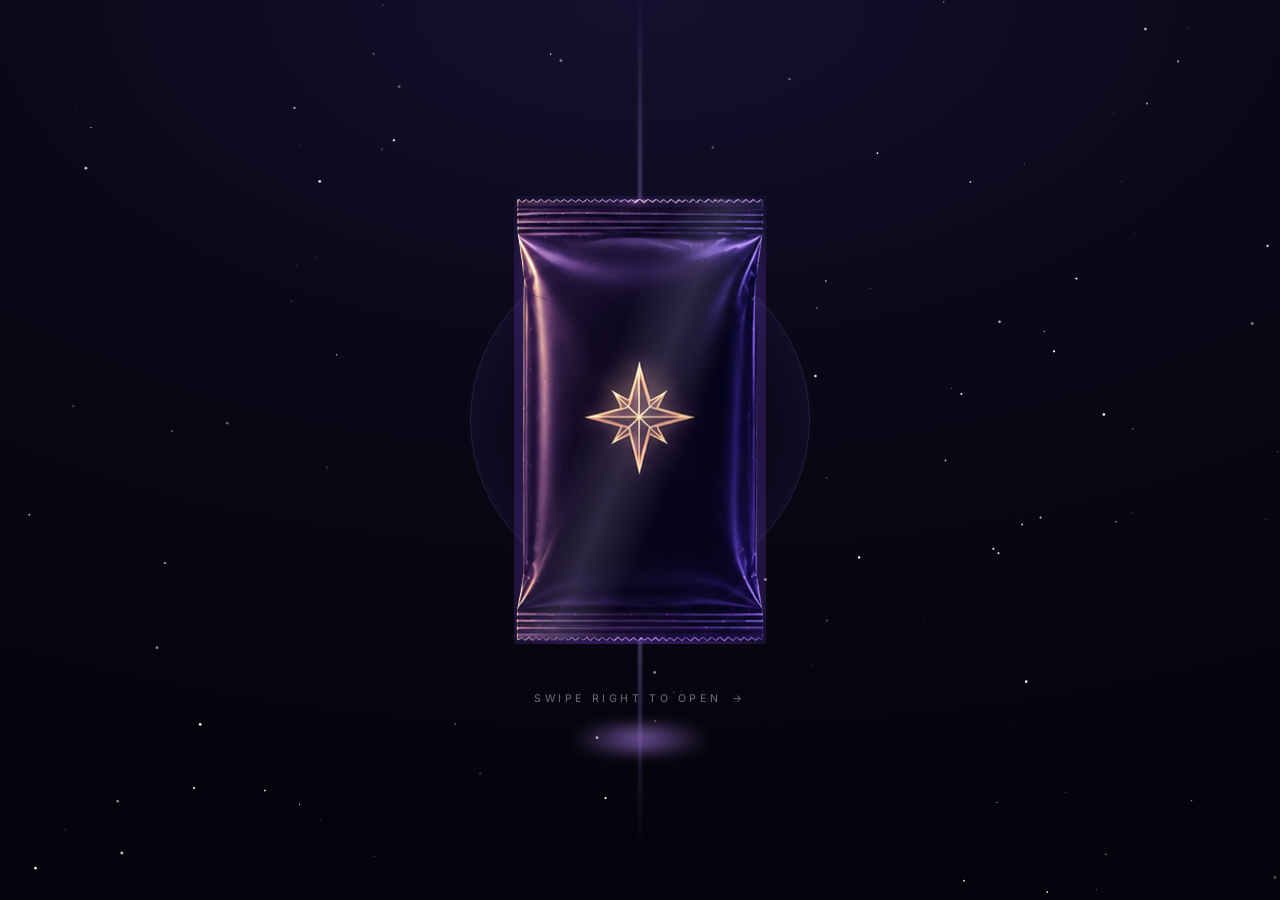
==== commit 865deb65: "Add a themed cursor with trail, hover and click effects A gold diamond that pins to the pointer, a r" ====
--- a/index.html
+++ b/index.html
@@ -19,6 +19,7 @@
     <link rel="stylesheet" href="css/profile.css" />
     <link rel="stylesheet" href="css/projects.css" />
     <link rel="stylesheet" href="css/about.css" />
+    <link rel="stylesheet" href="css/cursor.css" />
   </head>
 
   <!--
--- a/css/cursor.css
+++ b/css/cursor.css
@@ -0,0 +1,132 @@
+/* ============================================================================
+   cursor.css — the look of the custom cursor.
+
+   Everything here is transform/opacity only, and every colour comes from the
+   card theme variables, so the cursor re-tints with the active card.
+   The native cursor is only hidden once js/cursor.js has decided it is going
+   to replace it (it adds .has-custom-cursor), so a touch device or a
+   reduced-motion visitor is never left with no cursor at all.
+   ========================================================================== */
+
+.has-custom-cursor,
+.has-custom-cursor * {
+  cursor: none !important;
+}
+
+/* --- the cursor itself --------------------------------------------------- */
+.cursor {
+  position: fixed;
+  inset: 0;
+  z-index: 9999;
+  pointer-events: none;
+  opacity: 0;
+  transition: opacity 260ms ease;
+}
+.cursor.is-live { opacity: 1; }
+
+.cursor__dot,
+.cursor__ring {
+  position: fixed;
+  top: 0;
+  left: 0;
+  will-change: transform;
+}
+
+/* a small gold diamond — the same rotated-square motif as the timeline dots
+   and the constellation nodes */
+.cursor__dot {
+  width: 7px;
+  height: 7px;
+  background: var(--accent-2, #f3cf7a);
+  box-shadow: 0 0 10px color-mix(in srgb, var(--accent-2, #f3cf7a) 80%, transparent);
+  transition: width 200ms var(--ease-out), height 200ms var(--ease-out),
+              background 300ms linear;
+}
+
+/* the ring lags behind the dot (js eases it), which is what makes the pair
+   read as a single object with weight rather than two stuck dots */
+.cursor__ring {
+  width: 26px;
+  height: 26px;
+  border: 1px solid color-mix(in srgb, var(--accent, #c9a3ff) 55%, transparent);
+  transition: width 240ms var(--ease-out), height 240ms var(--ease-out),
+              border-color 240ms ease, background 240ms ease;
+}
+
+/* --- over something clickable -------------------------------------------- */
+.cursor.is-hover .cursor__ring {
+  width: 42px;
+  height: 42px;
+  border-color: var(--accent-2, #f3cf7a);
+  background: color-mix(in srgb, var(--accent, #c9a3ff) 12%, transparent);
+}
+.cursor.is-hover .cursor__dot { width: 4px; height: 4px; }
+
+/* --- pressed ------------------------------------------------------------- */
+.cursor.is-down .cursor__ring { width: 20px; height: 20px; }
+.cursor.is-down .cursor__dot { width: 10px; height: 10px; }
+
+/* ---------------------------------------------------------------------------
+   PARTICLES
+   ------------------------------------------------------------------------- */
+.cursor-fx {
+  position: fixed;
+  inset: 0;
+  z-index: 9998;
+  pointer-events: none;
+  overflow: hidden;
+}
+
+.spark {
+  position: absolute;
+  top: 0;
+  left: 0;
+  width: var(--size, 3px);
+  height: var(--size, 3px);
+  background: color-mix(in srgb, var(--accent, #c9a3ff) 85%, white);
+  transform: translate(var(--x), var(--y)) translate(-50%, -50%) rotate(45deg);
+  animation: spark-out var(--life, 700ms) var(--ease-out, ease-out) forwards;
+}
+.spark--gold {
+  background: var(--accent-2, #f3cf7a);
+  box-shadow: 0 0 6px color-mix(in srgb, var(--accent-2, #f3cf7a) 70%, transparent);
+}
+
+@keyframes spark-out {
+  0% {
+    opacity: 0.9;
+    transform: translate(var(--x), var(--y)) translate(-50%, -50%) rotate(45deg) scale(1);
+  }
+  100% {
+    opacity: 0;
+    transform: translate(calc(var(--x) + var(--dx)), calc(var(--y) + var(--dy)))
+               translate(-50%, -50%) rotate(135deg) scale(0.2);
+  }
+}
+
+/* --- click ripple: the same cut-corner square, expanding ----------------- */
+.ripple {
+  position: absolute;
+  top: 0;
+  left: 0;
+  width: 14px;
+  height: 14px;
+  border: 1px solid var(--accent-2, #f3cf7a);
+  animation: ripple-out 520ms var(--ease-out, ease-out) forwards;
+}
+
+@keyframes ripple-out {
+  0% {
+    opacity: 0.85;
+    transform: translate(var(--x), var(--y)) translate(-50%, -50%) rotate(45deg) scale(0.4);
+  }
+  100% {
+    opacity: 0;
+    transform: translate(var(--x), var(--y)) translate(-50%, -50%) rotate(45deg) scale(4.6);
+  }
+}
+
+/* nothing to replace on a touch screen */
+@media (hover: none), (pointer: coarse) {
+  .cursor, .cursor-fx { display: none; }
+}
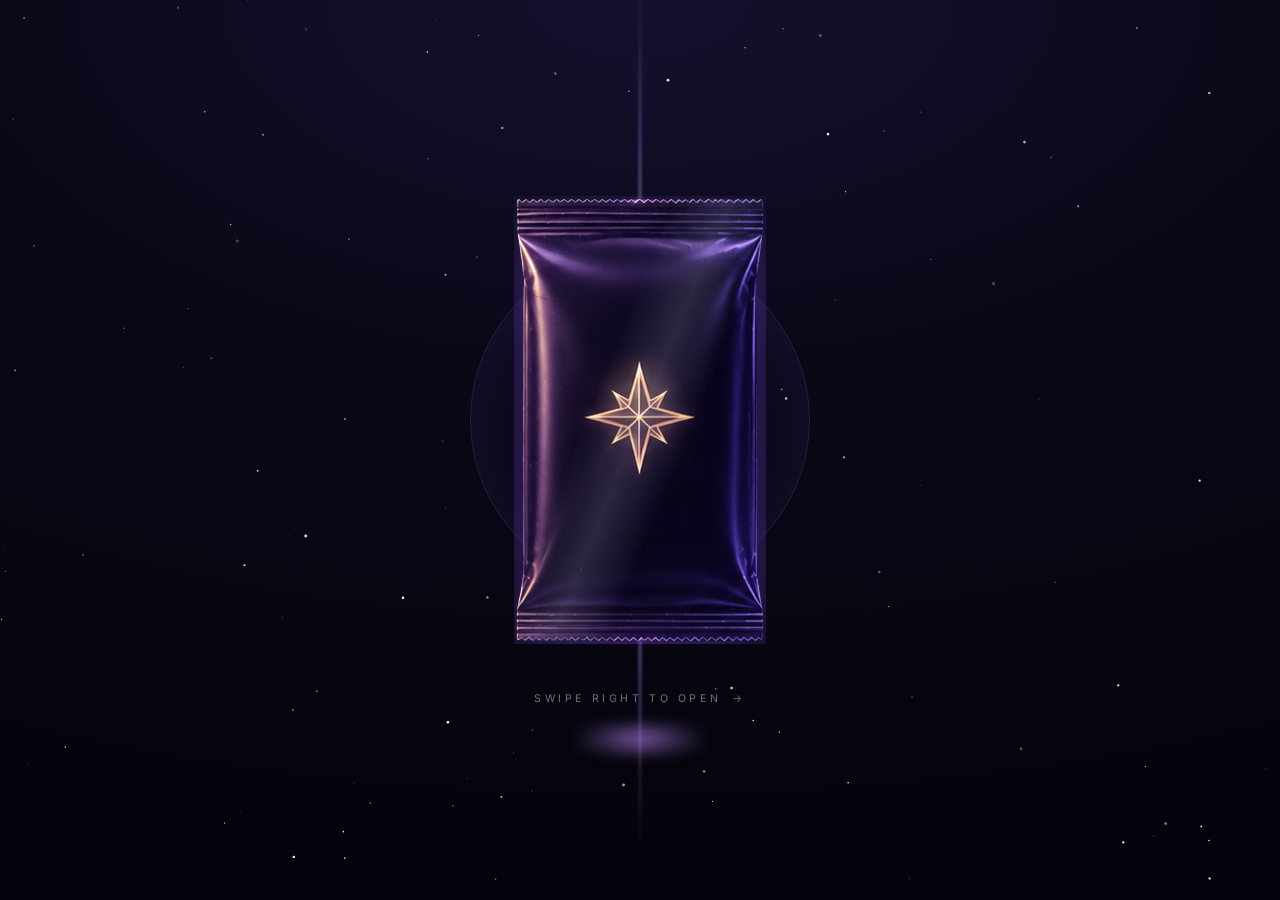
==== commit f3977d45: "Use the real star artwork for the mark and favicon The hand-drawn SVG compass is replaced by the act" ====
--- a/index.html
+++ b/index.html
@@ -4,6 +4,9 @@
     <meta charset="UTF-8" />
     <meta name="viewport" content="width=device-width, initial-scale=1.0" />
     <title>Annabelle Guiditta — Portfolio Pack</title>
+
+    <link rel="icon" type="image/png" sizes="32x32" href="assets/favicon-32.png" />
+    <link rel="apple-touch-icon" sizes="180x180" href="assets/favicon-180.png" />
 
     <link rel="preconnect" href="https://fonts.googleapis.com" />
     <link rel="preconnect" href="https://fonts.gstatic.com" crossorigin />
--- a/css/base.css
+++ b/css/base.css
@@ -267,6 +267,7 @@
   margin-bottom: 2rem;
   filter: drop-shadow(0 0 14px rgba(243, 207, 122, 0.45));
 }
+.sidebar__logo img { width: 44px; height: 44px; display: block; }
 
 .sidebar__nav { display: flex; flex-direction: column; width: 100%; }
 
@@ -313,7 +314,6 @@
   align-items: center;
   color: var(--ink-25);
 }
-.sidebar__foot a,
 .sidebar__foot button {
   background: none;
   border: none;
@@ -322,10 +322,8 @@
   padding: 0.35rem;
   transition: color 200ms;
 }
-.sidebar__foot a:hover,
 .sidebar__foot button:hover { color: var(--accent-2); }
 .sidebar__foot button[disabled] { opacity: 0.4; cursor: default; }
-.sidebar__foot a { display: grid; place-items: center; text-decoration: none; }
 .sidebar__foot svg { width: 17px; height: 17px; }
 
 /* ---------------------------------------------------------------------------
@@ -423,9 +421,6 @@
   }
 }
 
-/* "dim the glow" toggle in the sidebar footer — one class, whole-page effect */
-#app.is-dim { filter: saturate(0.85) brightness(0.82); }
-
 /* ---------------------------------------------------------------------------
    SOCIAL LINKS — bottom-right corner of the site.
    Same cut-corner shape as every other frame, tinted by the active card.
--- a/css/projects.css
+++ b/css/projects.css
@@ -50,6 +50,8 @@
   animation: core-pulse 6s ease-in-out infinite;
   pointer-events: none;
 }
+.sky__core img { width: 150px; height: 150px; display: block; }
+
 @keyframes core-pulse {
   0%, 100% { opacity: 0.85; transform: translate(-50%, -50%) scale(1); }
   50%      { opacity: 1; transform: translate(-50%, -50%) scale(1.05); }
--- a/css/cursor.css
+++ b/css/cursor.css
@@ -25,46 +25,60 @@
 .cursor.is-live { opacity: 1; }
 
 .cursor__dot,
-.cursor__ring {
+.cursor__ring,
+.cursor__arrow {
   position: fixed;
   top: 0;
   left: 0;
   will-change: transform;
 }
 
+/* the resting pointer */
+.cursor__arrow {
+  filter: drop-shadow(0 1px 3px rgba(0, 0, 0, 0.55));
+  transition: opacity 160ms ease, transform 160ms var(--ease-out);
+}
+
 /* a small gold diamond — the same rotated-square motif as the timeline dots
-   and the constellation nodes */
+   and the constellation nodes. Hidden until you are over something clickable. */
 .cursor__dot {
   width: 7px;
   height: 7px;
+  opacity: 0;
   background: var(--accent-2, #f3cf7a);
   box-shadow: 0 0 10px color-mix(in srgb, var(--accent-2, #f3cf7a) 80%, transparent);
   transition: width 200ms var(--ease-out), height 200ms var(--ease-out),
-              background 300ms linear;
+              opacity 160ms ease, background 300ms linear;
 }
 
-/* the ring lags behind the dot (js eases it), which is what makes the pair
-   read as a single object with weight rather than two stuck dots */
+/* The ring belongs to the hover state only — at rest the arrow is the whole
+   cursor. It still lags behind (js eases it), which is what makes it feel
+   like it catches up to the pointer when it appears. */
 .cursor__ring {
-  width: 26px;
-  height: 26px;
-  border: 1px solid color-mix(in srgb, var(--accent, #c9a3ff) 55%, transparent);
+  width: 22px;
+  height: 22px;
+  opacity: 0;
+  border: 1px solid color-mix(in srgb, var(--accent, #c9a3ff) 35%, transparent);
   transition: width 240ms var(--ease-out), height 240ms var(--ease-out),
-              border-color 240ms ease, background 240ms ease;
+              opacity 180ms ease, border-color 240ms ease, background 240ms ease;
 }
 
 /* --- over something clickable -------------------------------------------- */
 .cursor.is-hover .cursor__ring {
   width: 42px;
   height: 42px;
+  opacity: 1;
   border-color: var(--accent-2, #f3cf7a);
   background: color-mix(in srgb, var(--accent, #c9a3ff) 12%, transparent);
 }
-.cursor.is-hover .cursor__dot { width: 4px; height: 4px; }
+/* arrow gives way to the target */
+.cursor.is-hover .cursor__dot { width: 5px; height: 5px; opacity: 1; }
+.cursor.is-hover .cursor__arrow { opacity: 0; }
 
 /* --- pressed ------------------------------------------------------------- */
-.cursor.is-down .cursor__ring { width: 20px; height: 20px; }
+.cursor.is-hover.is-down .cursor__ring { width: 30px; height: 30px; }
 .cursor.is-down .cursor__dot { width: 10px; height: 10px; }
+.cursor.is-down .cursor__arrow { transform-origin: 0 0; }
 
 /* ---------------------------------------------------------------------------
    PARTICLES
